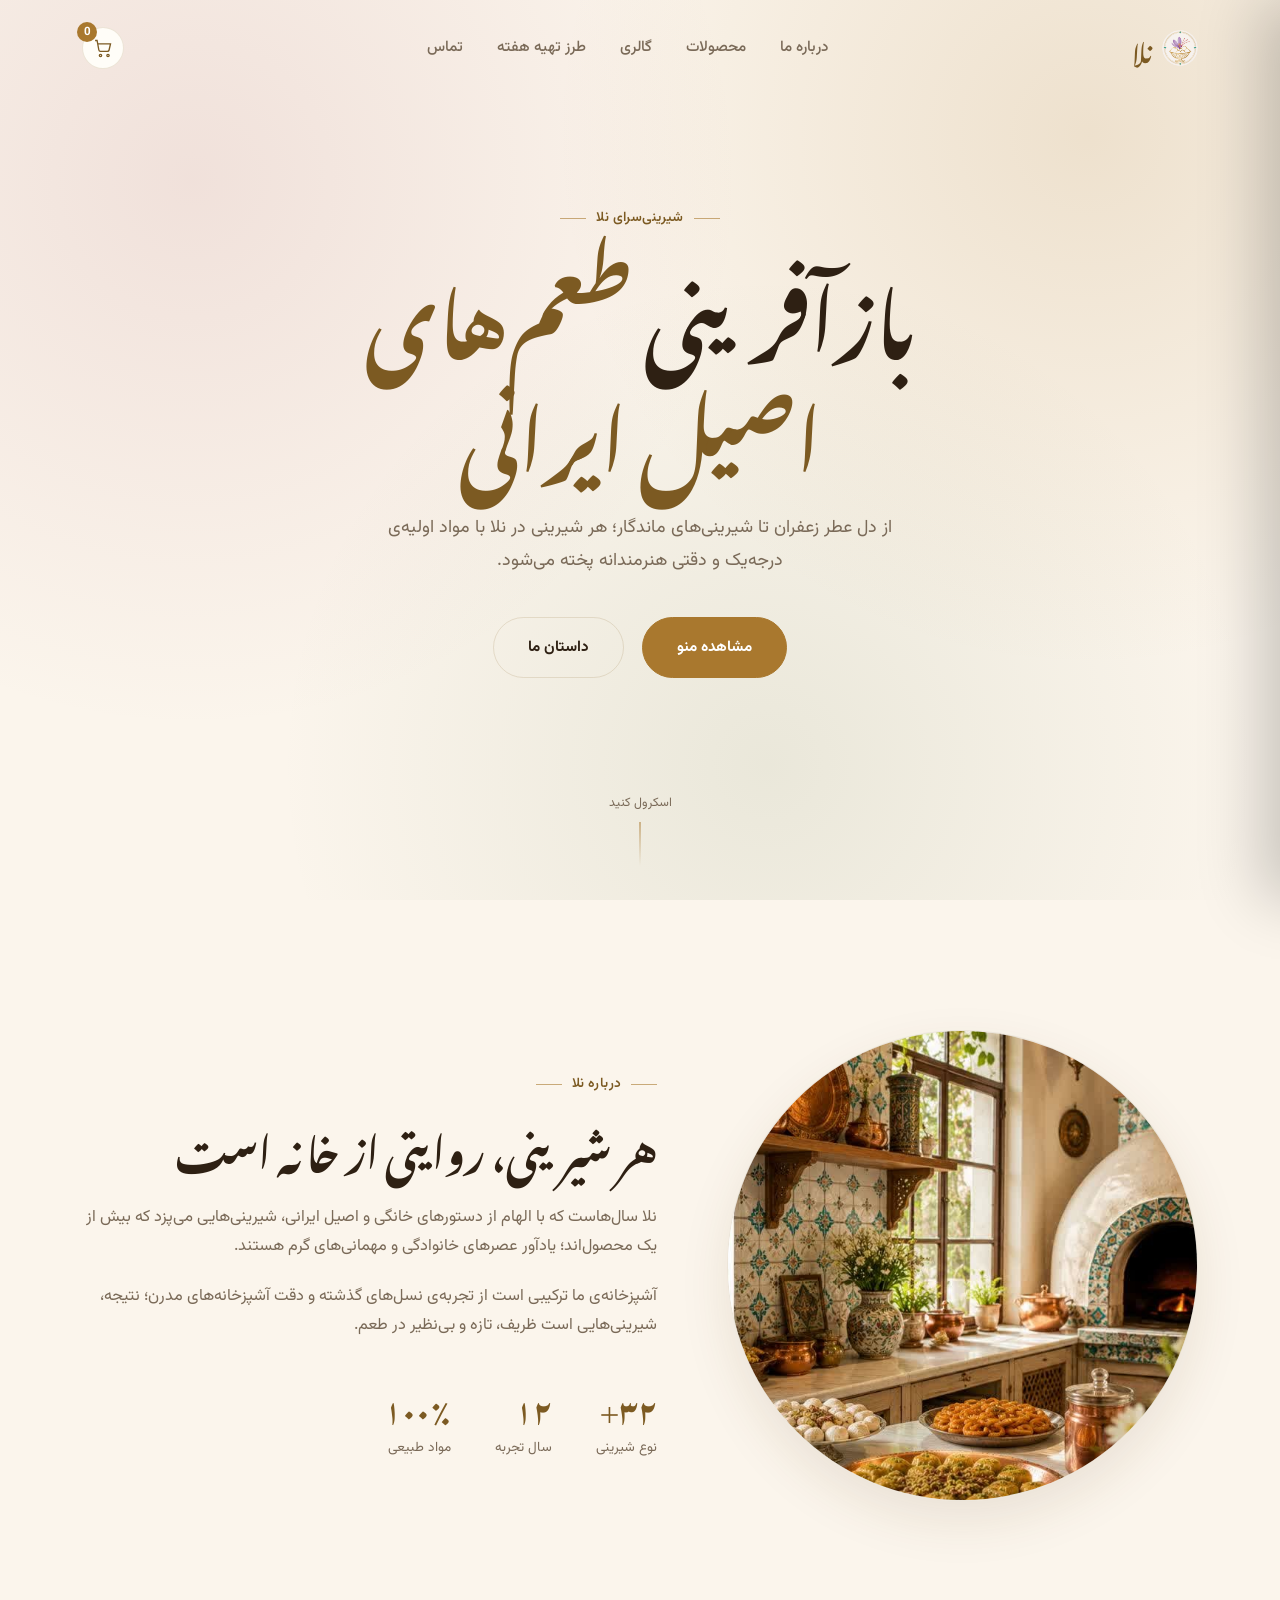
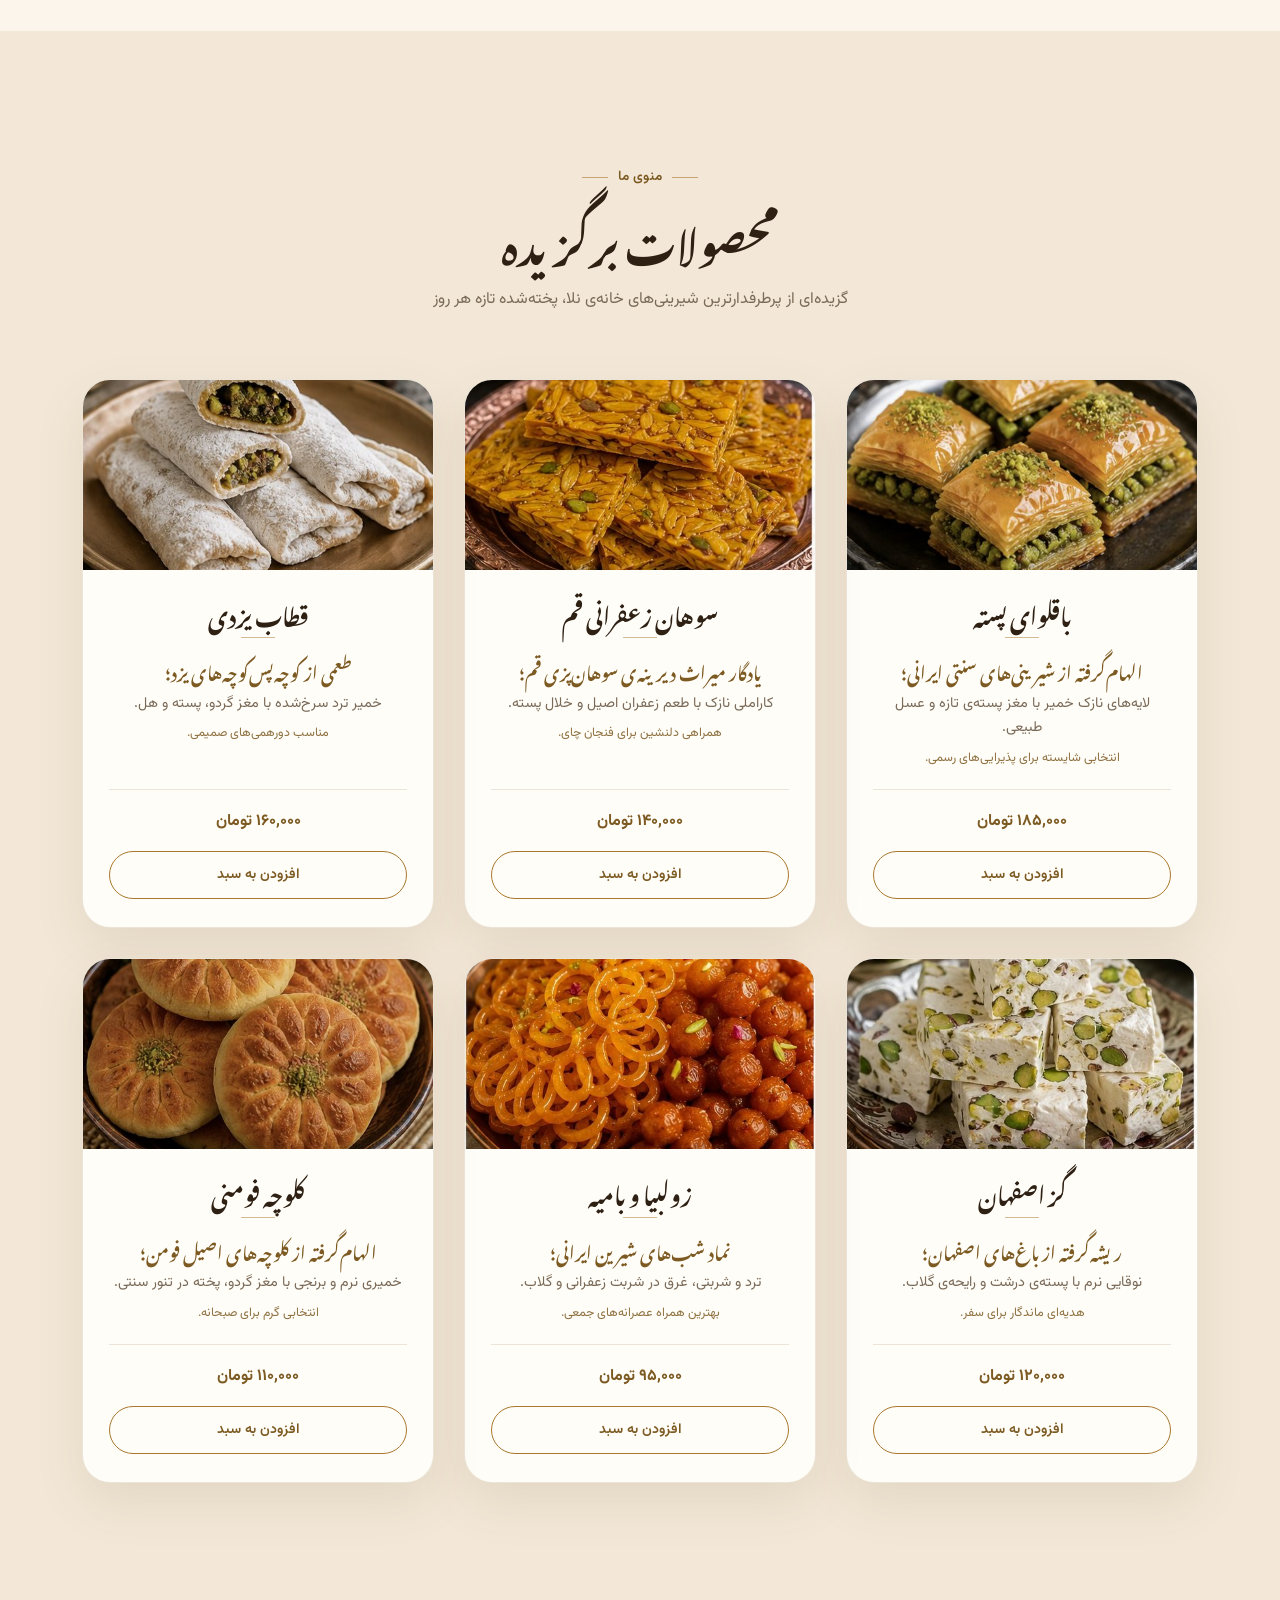
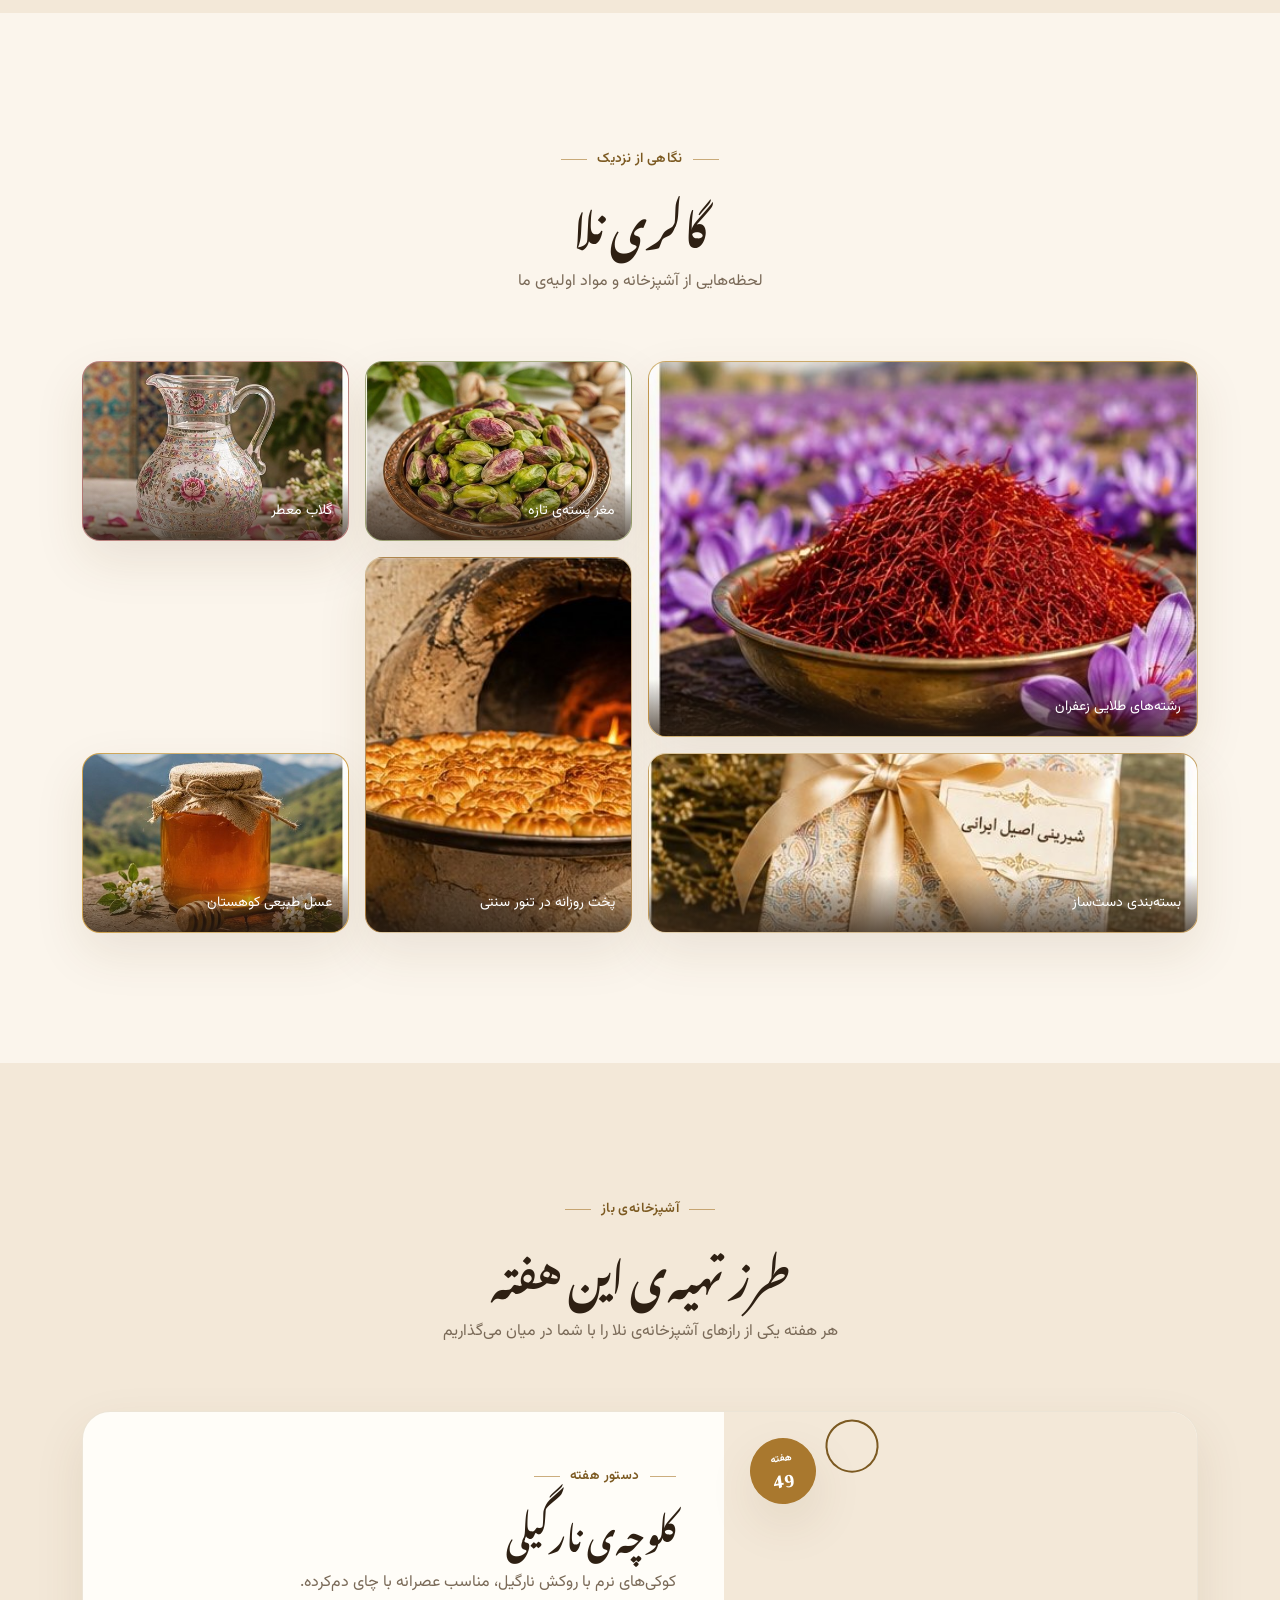
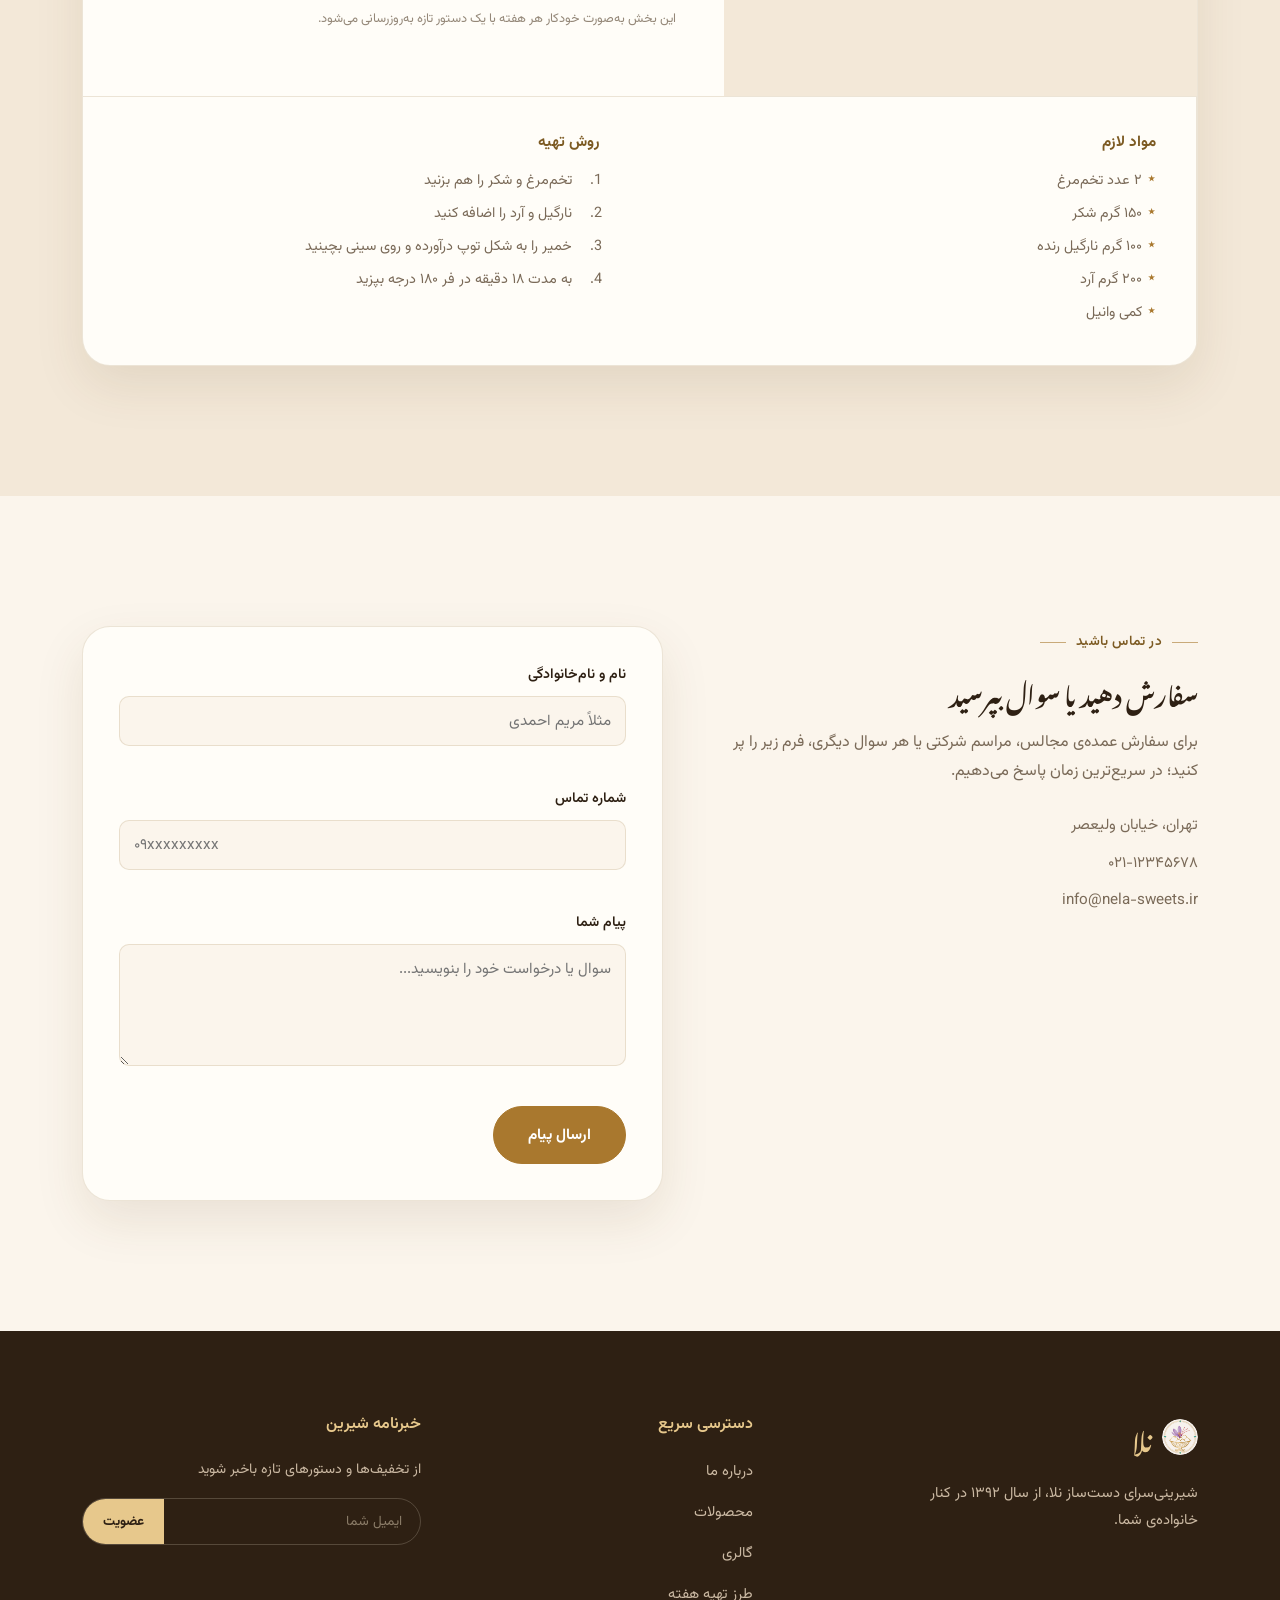
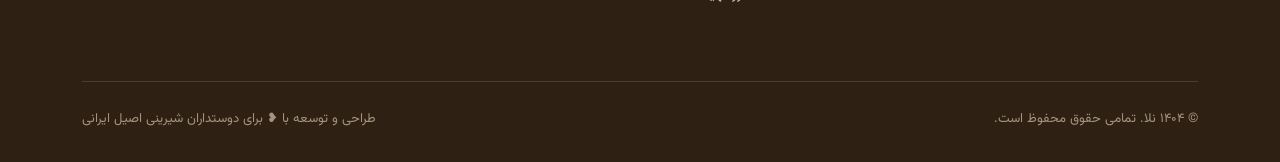
==== index.html @ 31d93d4c "Add files via upload" ====
<!DOCTYPE html>
<html lang="fa" dir="rtl">
<head>
<meta charset="UTF-8">
<meta name="viewport" content="width=device-width, initial-scale=1.0">
<title>نلا | شیرینی‌سرای دست‌ساز</title>

<!--
  توضیح کلی فایل index.html
  ---------------------------------
  این فایل فقط ساختار (Markup) صفحه را دارد.
  تمام ظاهر و رنگ‌بندی در فایل style.css است.
  تمام رفتار تعاملی (سبد خرید، فرم‌ها، منو) در فایل script.js است.
  هر سه فایل باید کنار هم در یک پوشه باشند تا سایت درست کار کند.
-->

<!-- فونت‌های گوگل: وزیرمتن برای متن معمولی، نستعلیق اردو برای عنوان‌ها -->
<link rel="preconnect" href="https://fonts.googleapis.com">
<link href="https://fonts.googleapis.com/css2?family=Vazirmatn:wght@300;400;500;600;700;800&family=Noto+Nastaliq+Urdu:wght@400;600;700&display=swap" rel="stylesheet">

<!-- فایل استایل اختصاصی سایت -->
<link rel="stylesheet" href="style.css">
</head>
<body>

<!-- ======================================================================
     ۱. هدر و ناوبری
     شامل: لوگو، لینک‌های منو، دکمه‌ی سبد خرید (با نشان تعداد کالا)، و دکمه‌ی
     همبرگری برای موبایل. کلاس «scrolled» توسط جاوااسکریپت هنگام اسکرول
     به این تگ اضافه می‌شود تا پس‌زمینه‌ی هدر تغییر کند.
     ====================================================================== -->
<header class="nav" id="siteNav">
  <div class="container nav-row">

    <div class="brand">
      <span class="brand-icon"><img src="img/logo.png" alt="لوگو نلا"></span>
      <span class="brand-name">نلا</span>
    </div>

    <nav class="nav-links" id="navLinks">
      <a href="#about">درباره ما</a>
      <a href="#products">محصولات</a>
      <a href="#gallery">گالری</a>
      <a href="#recipe">طرز تهیه هفته</a>
      <a href="#contact">تماس</a>
    </nav>

    <div class="nav-actions">
      <!-- دکمه‌ی باز کردن سبد خرید — عدد داخل نشان (badge) با جاوااسکریپت به‌روزرسانی می‌شود -->
      <button class="cart-btn" id="cartBtn" type="button" aria-label="مشاهده سبد خرید">
        <svg viewBox="0 0 24 24" fill="none" stroke="currentColor" stroke-width="1.6">
          <circle cx="9" cy="21" r="1.4"/>
          <circle cx="18" cy="21" r="1.4"/>
          <path d="M2.5 3h2.4l2.1 11.4a2 2 0 0 0 2 1.6h8.3a2 2 0 0 0 2-1.6L21 7H6"/>
        </svg>
        <span class="cart-count" id="cartCount">0</span>
      </button>

      <!-- دکمه‌ی همبرگری، فقط در سایز موبایل نمایش داده می‌شود (در style.css) -->
      <button class="burger" id="burgerBtn" type="button" aria-label="باز کردن منو">
        <span></span><span></span><span></span>
      </button>
    </div>

  </div>
</header>

<!-- ======================================================================
     ۲. بخش قهرمان (Hero)
     ====================================================================== -->
<section class="hero">
  <div class="container hero-inner">
    <p class="eyebrow">شیرینی‌سرای نلا</p>
    <h1 class="reveal">بازآفرینی <span>طعم‌های اصیل ایرانی</span></h1>
    <p class="lead reveal">از دل عطر زعفران تا شیرینی‌های ماندگار؛ هر شیرینی در نلا با مواد اولیه‌ی درجه‌یک و دقتی هنرمندانه پخته می‌شود.</p>
    <div class="hero-actions reveal">
      <a href="#products" class="btn">مشاهده منو</a>
      <a href="#about" class="btn btn-ghost">داستان ما</a>
    </div>
  </div>
  <div class="scroll-cue"><span>اسکرول کنید</span><div class="stick"></div></div>
</section>

<!-- ======================================================================
     ۳. درباره ما
     ====================================================================== -->
<section id="about">
  <div class="container about-grid">
    <div class="about-visual reveal"><img src="img/about-kitchen.jpg" alt="آشپزخانه‌ی سنتی نلا"></div>
    <div class="about-text reveal">
      <div class="eyebrow">درباره نلا</div>
      <h2>هر شیرینی، روایتی از خانه است</h2>
      <p>نلا سال‌هاست که با الهام از دستورهای خانگی و اصیل ایرانی، شیرینی‌هایی می‌پزد که بیش از یک محصول‌اند؛ یادآور عصرهای خانوادگی و مهمانی‌های گرم هستند.</p>
      <p>آشپزخانه‌ی ما ترکیبی است از تجربه‌ی نسل‌های گذشته و دقت آشپزخانه‌های مدرن؛ نتیجه، شیرینی‌هایی است ظریف، تازه و بی‌نظیر در طعم.</p>
      <div class="about-stats">
        <div><b>۳۲+</b><span>نوع شیرینی</span></div>
        <div><b>۱۲</b><span>سال تجربه</span></div>
        <div><b>۱۰۰٪</b><span>مواد طبیعی</span></div>
      </div>
    </div>
  </div>
</section>

<!-- ======================================================================
     ۴. محصولات — بخش اصلیِ سبد خرید
     هر کارت یک دکمه‌ی «افزودن به سبد» دارد که در data-id مشخصه‌ی محصول
     و در data-name و data-price اطلاعات لازم برای جاوااسکریپت نوشته شده.
     خودِ لیست کامل قیمت‌ها هم در script.js (آرایه‌ی PRODUCTS) نگه‌داری
     می‌شود تا محاسبه‌ی مبلغ همیشه از یک منبع مطمئن باشد.
     ====================================================================== -->
<section id="products" class="alt">
  <div class="container">
    <div class="section-head reveal">
      <div class="eyebrow">منوی ما</div>
      <h2>محصولات برگزیده</h2>
      <p>گزیده‌ای از پرطرفدارترین شیرینی‌های خانه‌ی نلا، پخته‌شده تازه هر روز</p>
    </div>

    <div class="products-grid">

      <!-- ---------- کارت محصول ۱: باقلوا ---------- -->
      <article class="product-card reveal">
        <div class="product-photo product-photo--baklava"><img src="img/baghlava.jpg" alt="باقلوای پسته"></div>
        <div class="product-body">
          <h3>باقلوای پسته</h3>
          <div class="name-divider"></div>
          <p>
            <span class="story-lead">الهام‌گرفته از شیرینی‌های سنتی ایرانی؛</span>
            <span class="story-mid">لایه‌های نازک خمیر با مغز پسته‌ی تازه و عسل طبیعی.</span>
            <span class="story-occ">انتخابی شایسته برای پذیرایی‌های رسمی.</span>
          </p>
          <div class="product-footer">
            <span class="price">۱۸۵,۰۰۰ تومان</span>
            <button type="button" class="btn-add"
                    data-id="baklava-pesteh" data-name="باقلوای پسته" data-price="185000">
              افزودن به سبد
            </button>
          </div>
        </div>
      </article>

      <!-- ---------- کارت محصول ۲: سوهان ---------- -->
      <article class="product-card reveal">
        <div class="product-photo product-photo--sohan"><img src="img/sohan.jpg" alt="سوهان زعفرانی قم"></div>
        <div class="product-body">
          <h3>سوهان زعفرانی قم</h3>
          <div class="name-divider"></div>
          <p>
            <span class="story-lead">یادگار میراث دیرینه‌ی سوهان‌پزی قم؛</span>
            <span class="story-mid">کاراملی نازک با طعم زعفران اصیل و خلال پسته.</span>
            <span class="story-occ">همراهی دلنشین برای فنجان چای.</span>
          </p>
          <div class="product-footer">
            <span class="price">۱۴۰,۰۰۰ تومان</span>
            <button type="button" class="btn-add"
                    data-id="sohan-ghom" data-name="سوهان زعفرانی قم" data-price="140000">
              افزودن به سبد
            </button>
          </div>
        </div>
      </article>

      <!-- ---------- کارت محصول ۳: قطاب ---------- -->
      <article class="product-card reveal">
        <div class="product-photo product-photo--ghotab"><img src="img/ghotab.jpg" alt="قطاب یزدی"></div>
        <div class="product-body">
          <h3>قطاب یزدی</h3>
          <div class="name-divider"></div>
          <p>
            <span class="story-lead">طعمی از کوچه‌پس‌کوچه‌های یزد؛</span>
            <span class="story-mid">خمیر ترد سرخ‌شده با مغز گردو، پسته و هل.</span>
            <span class="story-occ">مناسب دورهمی‌های صمیمی.</span>
          </p>
          <div class="product-footer">
            <span class="price">۱۶۰,۰۰۰ تومان</span>
            <button type="button" class="btn-add"
                    data-id="ghotab-yazdi" data-name="قطاب یزدی" data-price="160000">
              افزودن به سبد
            </button>
          </div>
        </div>
      </article>

      <!-- ---------- کارت محصول ۴: گز ---------- -->
      <article class="product-card reveal">
        <div class="product-photo product-photo--gaz"><img src="img/gaz.jpg" alt="گز اصفهان"></div>
        <div class="product-body">
          <h3>گز اصفهان</h3>
          <div class="name-divider"></div>
          <p>
            <span class="story-lead">ریشه‌گرفته از باغ‌های اصفهان؛</span>
            <span class="story-mid">نوقایی نرم با پسته‌ی درشت و رایحه‌ی گلاب.</span>
            <span class="story-occ">هدیه‌ای ماندگار برای سفر.</span>
          </p>
          <div class="product-footer">
            <span class="price">۱۲۰,۰۰۰ تومان</span>
            <button type="button" class="btn-add"
                    data-id="gaz-esfahan" data-name="گز اصفهان" data-price="120000">
              افزودن به سبد
            </button>
          </div>
        </div>
      </article>

      <!-- ---------- کارت محصول ۵: زولبیا و بامیه ---------- -->
      <article class="product-card reveal">
        <div class="product-photo product-photo--zoolbia"><img src="img/zoolbia.jpg" alt="زولبیا و بامیه"></div>
        <div class="product-body">
          <h3>زولبیا و بامیه</h3>
          <div class="name-divider"></div>
          <p>
            <span class="story-lead">نماد شب‌های شیرین ایرانی؛</span>
            <span class="story-mid">ترد و شربتی، غرق در شربت زعفرانی و گلاب.</span>
            <span class="story-occ">بهترین همراه عصرانه‌های جمعی.</span>
          </p>
          <div class="product-footer">
            <span class="price">۹۵,۰۰۰ تومان</span>
            <button type="button" class="btn-add"
                    data-id="zoolbia-bamie" data-name="زولبیا و بامیه" data-price="95000">
              افزودن به سبد
            </button>
          </div>
        </div>
      </article>

      <!-- ---------- کارت محصول ۶: کلوچه ---------- -->
      <article class="product-card reveal">
        <div class="product-photo product-photo--koloocheh"><img src="img/koloocheh.jpg" alt="کلوچه فومنی"></div>
        <div class="product-body">
          <h3>کلوچه فومنی</h3>
          <div class="name-divider"></div>
          <p>
            <span class="story-lead">الهام‌گرفته از کلوچه‌های اصیل فومن؛</span>
            <span class="story-mid">خمیری نرم و برنجی با مغز گردو، پخته در تنور سنتی.</span>
            <span class="story-occ">انتخابی گرم برای صبحانه.</span>
          </p>
          <div class="product-footer">
            <span class="price">۱۱۰,۰۰۰ تومان</span>
            <button type="button" class="btn-add"
                    data-id="koloocheh-fouman" data-name="کلوچه فومنی" data-price="110000">
              افزودن به سبد
            </button>
          </div>
        </div>
      </article>

    </div>
  </div>
</section>

<!-- ======================================================================
     ۵. گالری — فقط نمایشی است، نیاز به تعامل ندارد
     ====================================================================== -->
<section id="gallery">
  <div class="container">
    <div class="section-head reveal">
      <div class="eyebrow">نگاهی از نزدیک</div>
      <h2>گالری نلا</h2>
      <p>لحظه‌هایی از آشپزخانه و مواد اولیه‌ی ما</p>
    </div>
    <div class="gallery-grid">
      <div class="gallery-item wide tall reveal gallery-item--saffron"><img class="gallery-photo" src="img/g-saffron.jpg" alt="رشته‌های طلایی زعفران"><div class="caption">رشته‌های طلایی زعفران</div></div>
      <div class="gallery-item reveal gallery-item--pistachio"><img class="gallery-photo" src="img/g-pistachio.jpg" alt="مغز پسته‌ی تازه"><div class="caption">مغز پسته‌ی تازه</div></div>
      <div class="gallery-item reveal gallery-item--rose"><img class="gallery-photo" src="img/g-rosewater.jpg" alt="گلاب معطر"><div class="caption">گلاب معطر</div></div>
      <div class="gallery-item tall reveal gallery-item--oven"><img class="gallery-photo" src="img/g-oven.jpg" alt="پخت روزانه در تنور سنتی"><div class="caption">پخت روزانه در تنور سنتی</div></div>
      <div class="gallery-item wide reveal gallery-item--gift"><img class="gallery-photo" src="img/g-giftwrap.jpg" alt="بسته‌بندی دست‌ساز"><div class="caption">بسته‌بندی دست‌ساز</div></div>
      <div class="gallery-item reveal gallery-item--honey"><img class="gallery-photo" src="img/g-honey.jpg" alt="عسل طبیعی کوهستان"><div class="caption">عسل طبیعی کوهستان</div></div>
    </div>
  </div>
</section>

<!-- ======================================================================
     ۶. طرز تهیه‌ی هفته — محتوایش با جاوااسکریپت و بر اساس شماره‌ی هفته‌ی
     سال، به‌صورت خودکار عوض می‌شود (چهار دستور در چرخش).
     ====================================================================== -->
<section id="recipe" class="alt">
  <div class="container">
    <div class="section-head reveal">
      <div class="eyebrow">آشپزخانه‌ی باز</div>
      <h2>طرز تهیه‌ی این هفته</h2>
      <p>هر هفته یکی از رازهای آشپزخانه‌ی نلا را با شما در میان می‌گذاریم</p>
    </div>

    <div class="recipe-card reveal">
      <div class="recipe-top">
        <div class="recipe-visual">
          <div class="recipe-seal"><span>هفته</span><b id="weekNumber">--</b></div>
          <svg id="recipeIcon" viewBox="0 0 200 200"></svg>
        </div>
        <div class="recipe-body">
          <div class="eyebrow">دستور هفته</div>
          <h2 id="recipeTitle">در حال بارگذاری...</h2>
          <p id="recipeDesc"></p>
          <p class="recipe-note">این بخش به‌صورت خودکار هر هفته با یک دستور تازه به‌روزرسانی می‌شود.</p>
        </div>
      </div>
      <div class="recipe-strip">
        <div class="recipe-strip-item">
          <h4>مواد لازم</h4>
          <ul id="recipeIngredients"></ul>
        </div>
        <div class="recipe-strip-item">
          <h4>روش تهیه</h4>
          <ol id="recipeSteps"></ol>
        </div>
      </div>
    </div>
  </div>
</section>

<!-- ======================================================================
     ۷. تماس با ما — فرم واقعی با اعتبارسنجی سمت کاربر
     ====================================================================== -->
<section id="contact">
  <div class="container contact-grid">
    <div class="reveal">
      <div class="eyebrow">در تماس باشید</div>
      <h2>سفارش دهید یا سوال بپرسید</h2>
      <p class="contact-lead">برای سفارش عمده‌ی مجالس، مراسم شرکتی یا هر سوال دیگری، فرم زیر را پر کنید؛ در سریع‌ترین زمان پاسخ می‌دهیم.</p>
      <ul class="contact-info">
        <li>تهران، خیابان ولیعصر</li>
        <li>۰۲۱-۱۲۳۴۵۶۷۸</li>
        <li>info@nela-sweets.ir</li>
      </ul>
    </div>

    <form class="contact-form reveal" id="contactForm" novalidate>
      <div class="form-row">
        <label for="cName">نام و نام‌خانوادگی</label>
        <input type="text" id="cName" name="cName" placeholder="مثلاً مریم احمدی" required>
        <span class="form-error" id="cNameError"></span>
      </div>
      <div class="form-row">
        <label for="cPhone">شماره تماس</label>
        <input type="tel" id="cPhone" name="cPhone" placeholder="۰۹xxxxxxxxx" required>
        <span class="form-error" id="cPhoneError"></span>
      </div>
      <div class="form-row">
        <label for="cMessage">پیام شما</label>
        <textarea id="cMessage" name="cMessage" rows="4" placeholder="سوال یا درخواست خود را بنویسید..." required></textarea>
        <span class="form-error" id="cMessageError"></span>
      </div>
      <button type="submit" class="btn">ارسال پیام</button>
      <p class="form-success" id="contactSuccess" hidden>پیام شما با موفقیت ارسال شد؛ به‌زودی با شما تماس می‌گیریم.</p>
    </form>
  </div>
</section>

<!-- ======================================================================
     ۸. فوتر — شامل فرم خبرنامه‌ی کوچک
     ====================================================================== -->
<footer>
  <div class="container">
    <div class="footer-grid">
      <div class="footer-brand">
        <div class="brand">
          <span class="brand-icon"><img src="img/logo.png" alt="لوگو نلا"></span>
          <span class="brand-name">نلا</span>
        </div>
        <p>شیرینی‌سرای دست‌ساز نلا، از سال ۱۳۹۲ در کنار خانواده‌ی شما.</p>
      </div>

      <div class="footer-col">
        <h4>دسترسی سریع</h4>
        <ul>
          <li><a href="#about">درباره ما</a></li>
          <li><a href="#products">محصولات</a></li>
          <li><a href="#gallery">گالری</a></li>
          <li><a href="#recipe">طرز تهیه هفته</a></li>
        </ul>
      </div>

      <div class="footer-col">
        <h4>خبرنامه شیرین</h4>
        <p class="footer-note">از تخفیف‌ها و دستورهای تازه باخبر شوید</p>
        <form class="newsletter-form" id="newsletterForm" novalidate>
          <input type="email" id="newsletterEmail" placeholder="ایمیل شما" required>
          <button type="submit">عضویت</button>
        </form>
        <span class="form-error" id="newsletterError"></span>
        <p class="form-success" id="newsletterSuccess" hidden>عضویت شما ثبت شد!</p>
      </div>
    </div>

    <div class="footer-bottom">
      <span>© ۱۴۰۴ نلا. تمامی حقوق محفوظ است.</span>
      <span>طراحی و توسعه با ❥ برای دوستداران شیرینی اصیل ایرانی</span>
    </div>
  </div>
</footer>

<!-- ======================================================================
     ۹. پنل سبد خرید (Cart Drawer)
     یک پنل کشویی که به‌طور پیش‌فرض پنهان است (کلاس open آن را نمایان می‌کند).
     محتوای لیست کالاها به‌طور کامل با جاوااسکریپت ساخته می‌شود.
     ====================================================================== -->
<div class="overlay" id="overlay"></div>

<aside class="cart-drawer" id="cartDrawer" aria-label="سبد خرید">
  <div class="cart-drawer-head">
    <h3>سبد خرید</h3>
    <button type="button" class="icon-btn" id="closeCartBtn" aria-label="بستن سبد خرید">✕</button>
  </div>

  <div class="cart-items" id="cartItems">
    <!-- ردیف‌های سبد خرید اینجا با جاوااسکریپت اضافه می‌شوند -->
    <p class="cart-empty" id="cartEmptyMsg">سبد خرید شما خالی است.</p>
  </div>

  <div class="cart-drawer-foot">
    <div class="cart-total-row">
      <span>جمع کل</span>
      <span id="cartTotal">۰ تومان</span>
    </div>
    <button type="button" class="btn btn-block" id="goToCheckoutBtn" disabled>ادامه و تسویه‌حساب</button>
  </div>
</aside>

<!-- ======================================================================
     ۱۰. پنجره‌ی تسویه‌حساب (Checkout Modal)
     ====================================================================== -->
<div class="modal" id="checkoutModal" aria-hidden="true">
  <div class="modal-box">

    <button type="button" class="icon-btn modal-close" id="closeCheckoutBtn" aria-label="بستن">✕</button>

    <!-- مرحله‌ی ۱: فرم اطلاعات سفارش -->
    <div id="checkoutFormView">
      <h3>تکمیل سفارش</h3>

      <div class="checkout-summary" id="checkoutSummary">
        <!-- خلاصه‌ی سفارش با جاوااسکریپت پر می‌شود -->
      </div>

      <form id="checkoutForm" novalidate>
        <div class="form-row">
          <label for="oName">نام و نام‌خانوادگی</label>
          <input type="text" id="oName" required>
          <span class="form-error" id="oNameError"></span>
        </div>
        <div class="form-row">
          <label for="oPhone">شماره تماس</label>
          <input type="tel" id="oPhone" placeholder="۰۹xxxxxxxxx" required>
          <span class="form-error" id="oPhoneError"></span>
        </div>
        <div class="form-row">
          <label for="oAddress">آدرس کامل</label>
          <textarea id="oAddress" rows="3" required></textarea>
          <span class="form-error" id="oAddressError"></span>
        </div>

        <div class="form-row">
          <span class="form-label-static">نحوه‌ی پرداخت</span>
          <div class="radio-group">
            <label><input type="radio" name="payMethod" value="cod" checked> پرداخت در محل</label>
            <label><input type="radio" name="payMethod" value="card"> کارت به کارت</label>
          </div>
        </div>

        <button type="submit" class="btn btn-block">ثبت نهایی سفارش</button>
      </form>
    </div>

    <!-- مرحله‌ی ۲: پیام موفقیت سفارش (پیش‌فرض پنهان است) -->
    <div id="checkoutSuccessView" hidden>
      <div class="success-icon">✓</div>
      <h3>سفارش شما ثبت شد!</h3>
      <p>شماره‌ی پیگیری سفارش شما: <b id="orderNumber">--</b></p>
      <p class="recipe-note">همکاران ما به‌زودی برای هماهنگی ارسال با شما تماس می‌گیرند.</p>
      <button type="button" class="btn btn-block" id="closeSuccessBtn">باشه، متوجه شدم</button>
    </div>

  </div>
</div>

<!-- ======================================================================
     ۱۱. نوتیفیکیشن کوچک شناور (Toast) — برای پیام «به سبد اضافه شد»
     ====================================================================== -->
<div class="toast" id="toast"></div>

<!-- فایل جاوااسکریپت — حتماً باید بعد از تمام محتوای صفحه لود شود -->
<script src="script.js"></script>
</body>
</html>
---- style.css ----
/* ============================================================
   style.css — استایل کامل سایت نلا
   ------------------------------------------------------------
   این فایل با CSS خالص و دستی نوشته شده (بدون Bootstrap/Tailwind
   یا هر فریم‌ورک دیگر). ساختار فایل به این ترتیب است:

   ۱.  متغیرهای طراحی (رنگ‌ها، فونت‌ها)
   ۲.  ریست پایه و عناصر عمومی (دکمه‌ها، کانتینر)
   ۳.  هدر و ناوبری
   ۴.  بخش قهرمان (Hero)
   ۵.  بخش درباره‌ی ما
   ۶.  بخش محصولات
   ۷.  بخش گالری
   ۸.  بخش طرز تهیه‌ی هفته
   ۹.  بخش تماس با ما و فرم‌ها
   ۱۰. فوتر
   ۱۱. سبد خرید (Drawer)
   ۱۲. پنجره‌ی تسویه‌حساب (Modal)
   ۱۳. نوتیفیکیشن Toast
   ۱۴. انیمیشن‌های ورود هنگام اسکرول
   ۱۵. واکنش‌گرایی (Responsive / Media Queries)
   ============================================================ */


/* ============================================================
   ۱. متغیرهای طراحی
   همه‌ی رنگ‌ها، فونت‌ها و مقادیر تکرارشونده اینجا تعریف می‌شوند
   تا تغییر کلی ظاهر سایت فقط با ویرایش همین بخش ممکن باشد.
   ============================================================ */
:root{
  /* پالت رنگ: عاجی گرم + طلایی زعفرانی + سبز پسته + صورتی گلاب */
  --bg:            #FBF5EC;
  --bg-soft:       #F3E8D8;
  --surface:       #FFFDF8;
  --surface-line:  rgba(139,100,40,0.16);
  --ink:           #2E2013;
  --ink-dim:       #7a6a58;
  --gold:          #A9782E;
  --gold-deep:     #7C5A22;
  --gold-soft:     #E7C88C;
  --pistachio:     #6F8557;
  --rose:          #B06771;
  --danger:        #B23B3B;

  --shadow:        0 20px 50px rgba(90,60,20,0.10);
  --shadow-lg:     0 30px 70px rgba(90,60,20,0.16);

  --font-display: 'Noto Nastaliq Urdu', serif;
  --font-body:    'Vazirmatn', sans-serif;

  --container: 1180px;
  --radius-lg: 28px;
  --radius-md: 18px;
  --radius-sm: 10px;
  --ease: cubic-bezier(.22,.61,.36,1);
}


/* ============================================================
   ۲. ریست پایه و عناصر عمومی
   ============================================================ */
*{ margin:0; padding:0; box-sizing:border-box; }
html{ scroll-behavior:smooth; }
body{
  background:var(--bg);
  color:var(--ink);
  font-family:var(--font-body);
  line-height:1.8;
  overflow-x:hidden;
}
img, svg{ display:block; max-width:100%; }
a{ color:inherit; text-decoration:none; }
ul{ list-style:none; }
button{ font-family:inherit; cursor:pointer; }
h1, h2, h3{ font-family:var(--font-display); font-weight:700; color:var(--ink); line-height:1.5; }

.container{ max-width:var(--container); margin:0 auto; padding:0 32px; }

.eyebrow{
  display:inline-flex; align-items:center; gap:10px;
  font-size:.85rem; color:var(--gold-deep); font-weight:600; letter-spacing:.4px;
  margin-bottom:18px;
}
.eyebrow::before, .eyebrow::after{ content:''; width:26px; height:1px; background:var(--gold); opacity:.6; }

/* دکمه‌ی اصلی (پرشده با رنگ طلایی) */
.btn{
  display:inline-flex; align-items:center; justify-content:center; gap:10px;
  padding:16px 34px; border-radius:100px;
  background:var(--gold); color:#fff; font-weight:700; font-size:.95rem;
  border:1px solid var(--gold); cursor:pointer;
  transition:transform .3s var(--ease), background .3s var(--ease), box-shadow .3s var(--ease);
}
.btn:hover{ transform:translateY(-3px); background:var(--gold-deep); box-shadow:var(--shadow); }
.btn:disabled{ opacity:.5; cursor:not-allowed; transform:none; }
.btn-ghost{ background:transparent; color:var(--ink); border:1px solid var(--surface-line); }
.btn-ghost:hover{ background:rgba(169,120,46,.08); border-color:var(--gold); color:var(--gold-deep); }
.btn-block{ width:100%; }

.icon-btn{
  width:36px; height:36px; border-radius:50%; border:none; background:transparent;
  font-size:1rem; color:var(--ink-dim); display:flex; align-items:center; justify-content:center;
  transition:background .25s;
}
.icon-btn:hover{ background:var(--bg-soft); color:var(--ink); }

section{ padding:130px 0; position:relative; }
section.alt{ background:var(--bg-soft); }

.section-head{ text-align:center; max-width:600px; margin:0 auto 64px; }
.section-head h2{ font-size:2.6rem; margin-bottom:16px; }
.section-head p{ color:var(--ink-dim); }


/* ============================================================
   ۳. هدر و ناوبری
   ============================================================ */
header.nav{
  position:fixed; inset:0 0 auto 0; z-index:100;
  padding:22px 0;
  transition:padding .4s var(--ease), background .4s var(--ease), box-shadow .4s var(--ease), border-color .4s var(--ease);
  border-bottom:1px solid transparent;
}
/* این کلاس با جاوااسکریپت هنگام اسکرول اضافه می‌شود */
header.nav.scrolled{
  padding:12px 0;
  background:rgba(251,245,236,0.9);
  backdrop-filter:blur(14px) saturate(140%);
  -webkit-backdrop-filter:blur(14px) saturate(140%);
  border-bottom:1px solid var(--surface-line);
  box-shadow:0 10px 30px rgba(90,60,20,.08);
}
.nav-row{ display:flex; align-items:center; justify-content:space-between; gap:16px; }

.brand{ display:flex; align-items:center; gap:9px; }
.brand-icon{ width:36px; height:36px; color:var(--gold-deep); overflow:hidden; border-radius:50%; display:block; }
.brand-icon img{ width:100%; height:100%; object-fit:cover; border-radius:50%; }
.brand-name{ font-family:var(--font-display); font-size:1.8rem; color:var(--gold-deep); white-space:nowrap; }

.nav-links{ display:flex; gap:34px; }
.nav-links a{ position:relative; font-size:.95rem; color:var(--ink-dim); font-weight:500; transition:color .3s; }
.nav-links a::after{ content:''; position:absolute; right:0; bottom:-6px; width:0; height:1px; background:var(--gold); transition:width .35s var(--ease); }
.nav-links a:hover{ color:var(--ink); }
.nav-links a:hover::after{ width:100%; }

.nav-actions{ display:flex; align-items:center; gap:14px; }

/* دکمه‌ی سبد خرید و نشان تعداد کالا */
.cart-btn{
  position:relative; width:42px; height:42px; border-radius:50%;
  background:var(--surface); border:1px solid var(--surface-line); color:var(--gold-deep);
  display:flex; align-items:center; justify-content:center;
  transition:transform .25s, box-shadow .25s;
}
.cart-btn svg{ width:20px; height:20px; }
.cart-btn:hover{ transform:translateY(-2px); box-shadow:var(--shadow); }
.cart-count{
  position:absolute; top:-6px; left:-6px; min-width:20px; height:20px; padding:0 4px;
  background:var(--gold); color:#fff; border-radius:50%;
  font-size:.72rem; font-weight:700; display:flex; align-items:center; justify-content:center;
}

/* دکمه‌ی همبرگری موبایل — پیش‌فرض پنهان، در مدیا-کوئری نمایان می‌شود */
.burger{ display:none; width:26px; height:20px; position:relative; background:none; border:none; padding:0; }
.burger span{ position:absolute; right:0; width:100%; height:1.6px; background:var(--ink); transition:all .3s; }
.burger span:nth-child(1){ top:0; }
.burger span:nth-child(2){ top:9px; }
.burger span:nth-child(3){ top:18px; }
/* حالت باز‌شده‌ی همبرگری، تبدیل به ضربدر (کلاس open با جاوااسکریپت اضافه می‌شود) */
.burger.open span:nth-child(1){ top:9px; transform:rotate(45deg); }
.burger.open span:nth-child(2){ opacity:0; }
.burger.open span:nth-child(3){ top:9px; transform:rotate(-45deg); }


/* ============================================================
   ۴. بخش قهرمان (Hero)
   ============================================================ */
.hero{
  position:relative; min-height:100vh; display:flex; align-items:center;
  padding-top:110px; overflow:hidden;
  background:
    radial-gradient(circle at 15% 20%, rgba(176,103,113,.14), transparent 42%),
    radial-gradient(circle at 85% 15%, rgba(169,120,46,.16), transparent 40%),
    radial-gradient(circle at 60% 85%, rgba(111,133,87,.12), transparent 45%);
}
.hero-inner{ max-width:760px; margin:0 auto; text-align:center; }
.hero h1{ font-size:clamp(2.6rem, 6.4vw, 5rem); margin-bottom:24px; }
.hero h1 span{ color:var(--gold-deep); }
.hero p.lead{ font-size:1.12rem; color:var(--ink-dim); max-width:520px; margin:0 auto 40px; }
.hero-actions{ display:flex; gap:18px; justify-content:center; flex-wrap:wrap; }

.scroll-cue{
  position:absolute; bottom:34px; left:50%; transform:translateX(-50%);
  display:flex; flex-direction:column; align-items:center; gap:8px;
  color:var(--ink-dim); font-size:.78rem;
}
.scroll-cue .stick{ width:1px; height:44px; background:linear-gradient(var(--gold), transparent); position:relative; overflow:hidden; }
.scroll-cue .stick::after{
  content:''; position:absolute; top:-44px; right:0; width:100%; height:100%;
  background:var(--gold-deep); animation:cue 2.2s ease-in-out infinite;
}
@keyframes cue{ 0%{ top:-44px; } 60%,100%{ top:44px; } }


/* ============================================================
   ۵. بخش درباره‌ی ما
   ============================================================ */
.about-grid{ display:grid; grid-template-columns:.9fr 1.1fr; gap:70px; align-items:center; }
.about-visual{
  position:relative; aspect-ratio:1/1; border-radius:50%;
  background:radial-gradient(circle at 35% 30%, #fff, var(--surface));
  border:1px solid var(--surface-line);
  display:flex; align-items:center; justify-content:center;
  box-shadow:var(--shadow); color:var(--gold-deep);
  overflow:hidden;
}
.about-visual svg{ width:56%; }
.about-visual img{ width:100%; height:100%; object-fit:cover; }
.about-text h2{ font-size:2.6rem; margin-bottom:26px; }
.about-text p{ color:var(--ink-dim); margin-bottom:20px; font-size:1.02rem; }
.about-stats{ display:flex; gap:44px; margin-top:36px; flex-wrap:wrap; row-gap:20px; }
.about-stats div b{ display:block; font-family:var(--font-display); font-size:2rem; color:var(--gold-deep); }
.about-stats div span{ font-size:.85rem; color:var(--ink-dim); }


/* ============================================================
   ۶. بخش محصولات
   ============================================================ */
.products-grid{ display:grid; grid-template-columns:repeat(3,1fr); gap:30px; }

.product-card{
  background:var(--surface); border:1px solid var(--surface-line); border-radius:var(--radius-lg);
  overflow:hidden; text-align:center; box-shadow:var(--shadow);
  display:flex; flex-direction:column;
  transition:transform .4s var(--ease), box-shadow .4s var(--ease);
}
.product-card:hover{ transform:translateY(-8px); box-shadow:var(--shadow-lg); }

.product-photo{
  height:190px; overflow:hidden;
  background:var(--bg-soft);
}
.product-photo svg{ width:70%; }
.product-photo img{ width:100%; height:100%; object-fit:cover; transition:transform .5s var(--ease); }
.product-card:hover .product-photo img{ transform:scale(1.06); }

.product-body{ padding:26px 26px 28px; display:flex; flex-direction:column; flex:1; }
.product-card h3{ font-size:1.4rem; margin-bottom:8px; }
.name-divider{ width:34px; height:1px; background:var(--gold); opacity:.5; margin:0 auto 16px; }

.product-card p{ margin-bottom:20px; }
.product-card .story-lead{ display:block; font-family:var(--font-display); color:var(--gold-deep); font-size:1.1rem; font-weight:600; margin-bottom:6px; }
.product-card .story-mid{ display:block; color:var(--ink-dim); font-size:.9rem; line-height:1.7; margin-bottom:6px; }
.product-card .story-occ{ display:block; color:var(--gold-deep); font-size:.78rem; opacity:.85; }

.product-footer{
  margin-top:auto; display:flex; flex-direction:column; gap:14px;
  border-top:1px solid var(--surface-line); padding-top:18px;
}
.price{ font-size:1rem; color:var(--gold-deep); font-weight:700; }

/* دکمه‌ی افزودن به سبد */
.btn-add{
  padding:12px 20px; border-radius:100px; border:1px solid var(--gold);
  background:transparent; color:var(--gold-deep); font-weight:600; font-size:.88rem;
  transition:background .3s, color .3s;
}
.btn-add:hover{ background:var(--gold); color:#fff; }
/* حالت موقتِ «افزوده شد» — کلاس added با جاوااسکریپت برای چند لحظه اضافه می‌شود */
.btn-add.added{ background:var(--pistachio); border-color:var(--pistachio); color:#fff; }


/* ============================================================
   ۷. بخش گالری
   صرفاً نمایشی است؛ رنگ هر کاشی با گرادینت CSS ساخته شده تا
   نیازی به فایل تصویر خارجی نباشد.
   ============================================================ */
.gallery-grid{ display:grid; grid-template-columns:repeat(4,1fr); grid-auto-rows:180px; gap:16px; }
.gallery-item{
  position:relative; border-radius:var(--radius-md); overflow:hidden;
  border:1px solid var(--surface-line); box-shadow:var(--shadow);
}
.gallery-item.tall{ grid-row:span 2; }
.gallery-item.wide{ grid-column:span 2; }
.gallery-item .gallery-photo{
  position:absolute; inset:0; width:100%; height:100%; object-fit:cover;
  transition:transform .6s var(--ease);
}
.gallery-item:hover .gallery-photo{ transform:scale(1.08); }
.gallery-item .caption{
  position:absolute; inset:auto 0 0 0; padding:16px;
  background:linear-gradient(to top, rgba(46,32,19,.75), transparent);
  color:#fff; font-size:.88rem;
}
.gallery-item--saffron{ background:radial-gradient(circle at 30% 30%,#EBD9A8,#c99a4a); }
.gallery-item--pistachio{ background:radial-gradient(circle at 60% 40%,#DCE3CB,#8fa070); }
.gallery-item--rose{ background:radial-gradient(circle at 40% 60%,#F1D9DA,#B06771); }
.gallery-item--oven{ background:linear-gradient(160deg,#EAD8B8,#a97a3c); }
.gallery-item--gift{ background:linear-gradient(120deg,#F3E4C8,#c9a15f); }
.gallery-item--honey{ background:radial-gradient(circle at 50% 50%,#F0E2BE,#D8A94E); }


/* ============================================================
   ۸. بخش طرز تهیه‌ی هفته
   ============================================================ */
.recipe-card{
  background:var(--surface); border:1px solid var(--surface-line); border-radius:var(--radius-lg);
  box-shadow:var(--shadow); overflow:hidden;
}
.recipe-top{ display:grid; grid-template-columns:.85fr 1.15fr; }
.recipe-visual{
  position:relative; background:var(--bg-soft); display:flex; align-items:center; justify-content:center;
  min-height:280px; color:var(--gold-deep);
}
.recipe-visual svg{ width:60%; }
.recipe-seal{
  position:absolute; top:26px; left:26px; width:66px; height:66px; border-radius:50%;
  background:var(--gold); color:#fff; display:flex; align-items:center; justify-content:center;
  flex-direction:column; font-size:.62rem; font-weight:700; text-align:center; line-height:1.3;
  box-shadow:var(--shadow); transform:rotate(-8deg);
}
.recipe-seal b{ font-family:var(--font-display); font-size:1.15rem; }
.recipe-body{ padding:48px; }
.recipe-body h2{ font-size:2rem; margin-bottom:14px; }
.recipe-body p{ color:var(--ink-dim); margin-bottom:10px; }
.recipe-note{ font-size:.8rem; color:var(--ink-dim); opacity:.8; }

.recipe-strip{ display:grid; grid-template-columns:1fr 1fr; border-top:1px solid var(--surface-line); }
.recipe-strip-item{ padding:32px 40px; border-right:1px solid var(--surface-line); }
.recipe-strip-item:last-child{ border-right:none; }
.recipe-strip-item h4{ font-size:.95rem; color:var(--gold-deep); margin-bottom:12px; }
.recipe-strip-item li{ color:var(--ink-dim); font-size:.9rem; margin-bottom:7px; padding-right:14px; position:relative; }
.recipe-strip-item ul li::before{ content:'٭'; position:absolute; right:0; color:var(--gold); }
.recipe-strip-item ol{ padding-right:14px; }


/* ============================================================
   ۹. بخش تماس با ما و فرم‌ها
   ============================================================ */
.contact-grid{ display:grid; grid-template-columns:.9fr 1.1fr; gap:60px; }
.contact-lead{ color:var(--ink-dim); margin:20px 0 26px; }
.contact-info li{ color:var(--ink-dim); margin-bottom:10px; font-size:.95rem; }

.contact-form{
  background:var(--surface); border:1px solid var(--surface-line); border-radius:var(--radius-lg);
  padding:36px; box-shadow:var(--shadow);
}

/* استایل مشترک تمام فرم‌های سایت (تماس + تسویه‌حساب) */
.form-row{ margin-bottom:20px; display:flex; flex-direction:column; gap:8px; }
.form-row label,
.form-label-static{ font-size:.88rem; color:var(--ink); font-weight:600; }
.form-row input,
.form-row textarea{
  font-family:var(--font-body); font-size:.95rem; color:var(--ink);
  background:var(--bg); border:1px solid var(--surface-line); border-radius:var(--radius-sm);
  padding:12px 14px; outline:none; resize:vertical;
  transition:border-color .25s, box-shadow .25s;
}
.form-row input:focus,
.form-row textarea:focus{ border-color:var(--gold); box-shadow:0 0 0 3px rgba(169,120,46,.12); }
/* حالت خطا — کلاس invalid با جاوااسکریپت هنگام اعتبارسنجی اضافه می‌شود */
.form-row input.invalid,
.form-row textarea.invalid{ border-color:var(--danger); }
.form-error{ font-size:.78rem; color:var(--danger); min-height:1em; }

.radio-group{ display:flex; gap:22px; flex-wrap:wrap; }
.radio-group label{ display:flex; align-items:center; gap:6px; font-size:.9rem; color:var(--ink-dim); font-weight:400; }

.form-success{
  margin-top:16px; padding:12px 16px; border-radius:var(--radius-sm);
  background:rgba(111,133,87,.14); color:#4d5e3d; font-size:.9rem;
}


/* ============================================================
   ۱۰. فوتر
   ============================================================ */
footer{ background:var(--ink); color:#F3E8D8; padding:80px 0 30px; }
footer .eyebrow{ color:var(--gold-soft); }
footer .brand-icon{ color:var(--gold-soft); }
footer .brand-name{ color:var(--gold-soft); }
.footer-grid{ display:grid; grid-template-columns:1.4fr 1fr 1.2fr; gap:50px; margin-bottom:60px; }
.footer-brand p{ color:#cbb9a3; font-size:.92rem; margin-top:18px; max-width:280px; }
.footer-col h4{ font-size:1rem; margin-bottom:18px; color:var(--gold-soft); font-weight:600; }
.footer-col ul li{ margin-bottom:12px; }
.footer-col ul li a{ color:#cbb9a3; font-size:.92rem; transition:color .3s; }
.footer-col ul li a:hover{ color:var(--gold-soft); }
.footer-note{ color:#cbb9a3; font-size:.88rem; margin-bottom:14px; }

.newsletter-form{ display:flex; border:1px solid rgba(243,232,216,.2); border-radius:100px; overflow:hidden; margin-bottom:8px; }
.newsletter-form input{
  flex:1; background:transparent; border:none; padding:12px 18px; color:#F3E8D8;
  font-family:var(--font-body); font-size:.85rem; outline:none;
}
.newsletter-form input::placeholder{ color:#8b7c68; }
.newsletter-form button{
  border:none; background:var(--gold-soft); color:var(--ink); padding:0 20px; font-weight:700;
}
footer .form-error{ color:#e39a9a; }
footer .form-success{ background:rgba(111,133,87,.22); color:#cfe0c2; }

.footer-bottom{
  display:flex; justify-content:space-between; align-items:center; padding-top:26px;
  border-top:1px solid rgba(243,232,216,.15); font-size:.82rem; color:#a5937d; flex-wrap:wrap; gap:14px;
}


/* ============================================================
   ۱۱. سبد خرید (Cart Drawer)
   یک پنل ثابت که از سمت راست صفحه باز می‌شود. با کلاس «open» که
   جاوااسکریپت اضافه/حذف می‌کند، نمایان یا پنهان می‌شود.
   ============================================================ */

/* پرده‌ی نیمه‌شفاف پشت پنل، برای بستن با کلیک بیرون از پنل */
.overlay{
  position:fixed; inset:0; background:rgba(30,20,10,.45);
  opacity:0; pointer-events:none; transition:opacity .35s var(--ease);
  z-index:200;
}
.overlay.open{ opacity:1; pointer-events:auto; }

.cart-drawer{
  position:fixed; top:0; bottom:0; right:0; width:min(400px, 92vw);
  background:var(--surface); z-index:201; box-shadow:-20px 0 60px rgba(0,0,0,.2);
  display:flex; flex-direction:column;
  transform:translateX(100%); transition:transform .4s var(--ease);
}
.cart-drawer.open{ transform:translateX(0); }

.cart-drawer-head{
  display:flex; align-items:center; justify-content:space-between;
  padding:22px 24px; border-bottom:1px solid var(--surface-line);
}
.cart-drawer-head h3{ font-size:1.3rem; }

.cart-items{ flex:1; overflow-y:auto; padding:18px 24px; }
.cart-empty{ color:var(--ink-dim); text-align:center; margin-top:40px; font-size:.92rem; }

/* یک ردیف کالا در سبد خرید — این کل بلوک با جاوااسکریپت ساخته می‌شود */
.cart-row{
  display:flex; align-items:center; gap:12px;
  padding:14px 0; border-bottom:1px solid var(--surface-line);
}
.cart-row-info{ flex:1; min-width:0; }
.cart-row-info h5{ font-size:.95rem; font-weight:600; margin-bottom:4px; }
.cart-row-info span{ font-size:.82rem; color:var(--ink-dim); }

.qty-control{ display:flex; align-items:center; gap:8px; }
.qty-control button{
  width:26px; height:26px; border-radius:50%; border:1px solid var(--surface-line);
  background:var(--bg); color:var(--ink); font-size:.9rem; display:flex; align-items:center; justify-content:center;
}
.qty-control button:hover{ border-color:var(--gold); color:var(--gold-deep); }
.qty-control span{ min-width:18px; text-align:center; font-size:.9rem; }

.cart-row-remove{
  background:none; border:none; color:var(--ink-dim); font-size:.85rem;
  padding:4px; transition:color .25s;
}
.cart-row-remove:hover{ color:var(--danger); }

.cart-drawer-foot{ padding:22px 24px; border-top:1px solid var(--surface-line); }
.cart-total-row{ display:flex; justify-content:space-between; font-weight:700; margin-bottom:16px; font-size:1.05rem; }


/* ============================================================
   ۱۲. پنجره‌ی تسویه‌حساب (Modal)
   ============================================================ */
.modal{
  position:fixed; inset:0; z-index:300;
  display:flex; align-items:center; justify-content:center; padding:20px;
  background:rgba(30,20,10,.5);
  opacity:0; pointer-events:none; transition:opacity .3s var(--ease);
}
.modal.open{ opacity:1; pointer-events:auto; }

.modal-box{
  position:relative; width:min(520px, 100%); max-height:88vh; overflow-y:auto;
  background:var(--surface); border-radius:var(--radius-lg); padding:40px;
  box-shadow:var(--shadow-lg);
  transform:translateY(16px); transition:transform .35s var(--ease);
}
.modal.open .modal-box{ transform:translateY(0); }

.modal-close{ position:absolute; top:16px; left:16px; }
.modal-box h3{ font-size:1.5rem; margin-bottom:18px; text-align:center; }

.checkout-summary{
  background:var(--bg-soft); border-radius:var(--radius-md); padding:16px 18px; margin-bottom:24px;
}
.checkout-summary-row{ display:flex; justify-content:space-between; font-size:.88rem; color:var(--ink-dim); padding:5px 0; }
.checkout-summary-total{ display:flex; justify-content:space-between; font-weight:700; margin-top:8px; padding-top:10px; border-top:1px solid var(--surface-line); }

#checkoutSuccessView{ text-align:center; }
.success-icon{
  width:60px; height:60px; border-radius:50%; background:var(--pistachio); color:#fff;
  font-size:1.6rem; display:flex; align-items:center; justify-content:center; margin:0 auto 18px;
}
#checkoutSuccessView p{ color:var(--ink-dim); margin-bottom:8px; }
#checkoutSuccessView .btn{ margin-top:18px; }


/* ============================================================
   ۱۳. نوتیفیکیشن Toast
   یک پیام کوچک که برای چند ثانیه پایین صفحه ظاهر می‌شود.
   ============================================================ */
.toast{
  position:fixed; bottom:26px; left:50%; transform:translateX(-50%) translateY(20px);
  background:var(--ink); color:#F3E8D8; padding:14px 26px; border-radius:100px;
  font-size:.88rem; box-shadow:var(--shadow-lg); z-index:400;
  opacity:0; pointer-events:none; transition:opacity .3s var(--ease), transform .3s var(--ease);
}
.toast.show{ opacity:1; transform:translateX(-50%) translateY(0); }


/* ============================================================
   ۱۴. انیمیشن‌های ورود هنگام اسکرول
   کلاس reveal ابتدا محو/پایین است؛ وقتی جاوااسکریپت (با
   IntersectionObserver) کلاس in را اضافه کند، ظاهر می‌شود.
   ============================================================ */
.reveal{ opacity:0; transform:translateY(30px); transition:opacity .8s var(--ease), transform .8s var(--ease); }
.reveal.in{ opacity:1; transform:translateY(0); }

@media (prefers-reduced-motion: reduce){
  *{ animation:none !important; transition:none !important; }
}


/* ============================================================
   ۱۵. واکنش‌گرایی
   ============================================================ */

/* تبلت بزرگ به پایین: منوی اصلی جمع می‌شود، همبرگری نمایان می‌شود */
@media (max-width:1080px){
  .container{ padding:0 24px; }
  .nav-links{ display:none; }
  .burger{ display:block; }
}

@media (max-width:980px){
  .about-grid{ grid-template-columns:1fr; }
  .about-visual{ max-width:300px; margin:0 auto; }
  .products-grid{ grid-template-columns:repeat(2,1fr); }
  .gallery-grid{ grid-template-columns:repeat(2,1fr); }
  .recipe-top{ grid-template-columns:1fr; }
  .recipe-strip{ grid-template-columns:1fr; }
  .recipe-strip-item{ border-right:none; border-top:1px solid var(--surface-line); }
  .footer-grid{ grid-template-columns:1fr 1fr; }
  .contact-grid{ grid-template-columns:1fr; }
}

@media (max-width:720px){
  section{ padding:80px 0; }
  .hero{ padding-top:100px; }
  .products-grid{ grid-template-columns:1fr; }
  .gallery-grid{ grid-template-columns:repeat(2,1fr); grid-auto-rows:140px; }
  .gallery-item.wide{ grid-column:span 2; }
  .footer-grid{ grid-template-columns:1fr; gap:36px; }
  .recipe-body{ padding:30px 24px; }
  .recipe-strip-item{ padding:24px 20px; }
  .about-stats{ gap:26px; }
  .modal-box{ padding:28px 22px; }
}

@media (max-width:480px){
  .container{ padding:0 18px; }
  .section-head h2{ font-size:2rem; }
  .about-text h2{ font-size:2rem; }
  .recipe-body h2{ font-size:1.6rem; }
  .product-card h3{ font-size:1.25rem; }
  .btn{ padding:14px 26px; font-size:.88rem; }
  .about-stats{ gap:20px; }
  .about-stats div b{ font-size:1.5rem; }
  .gallery-grid{ grid-auto-rows:120px; }
  .cart-drawer{ width:100vw; }
}
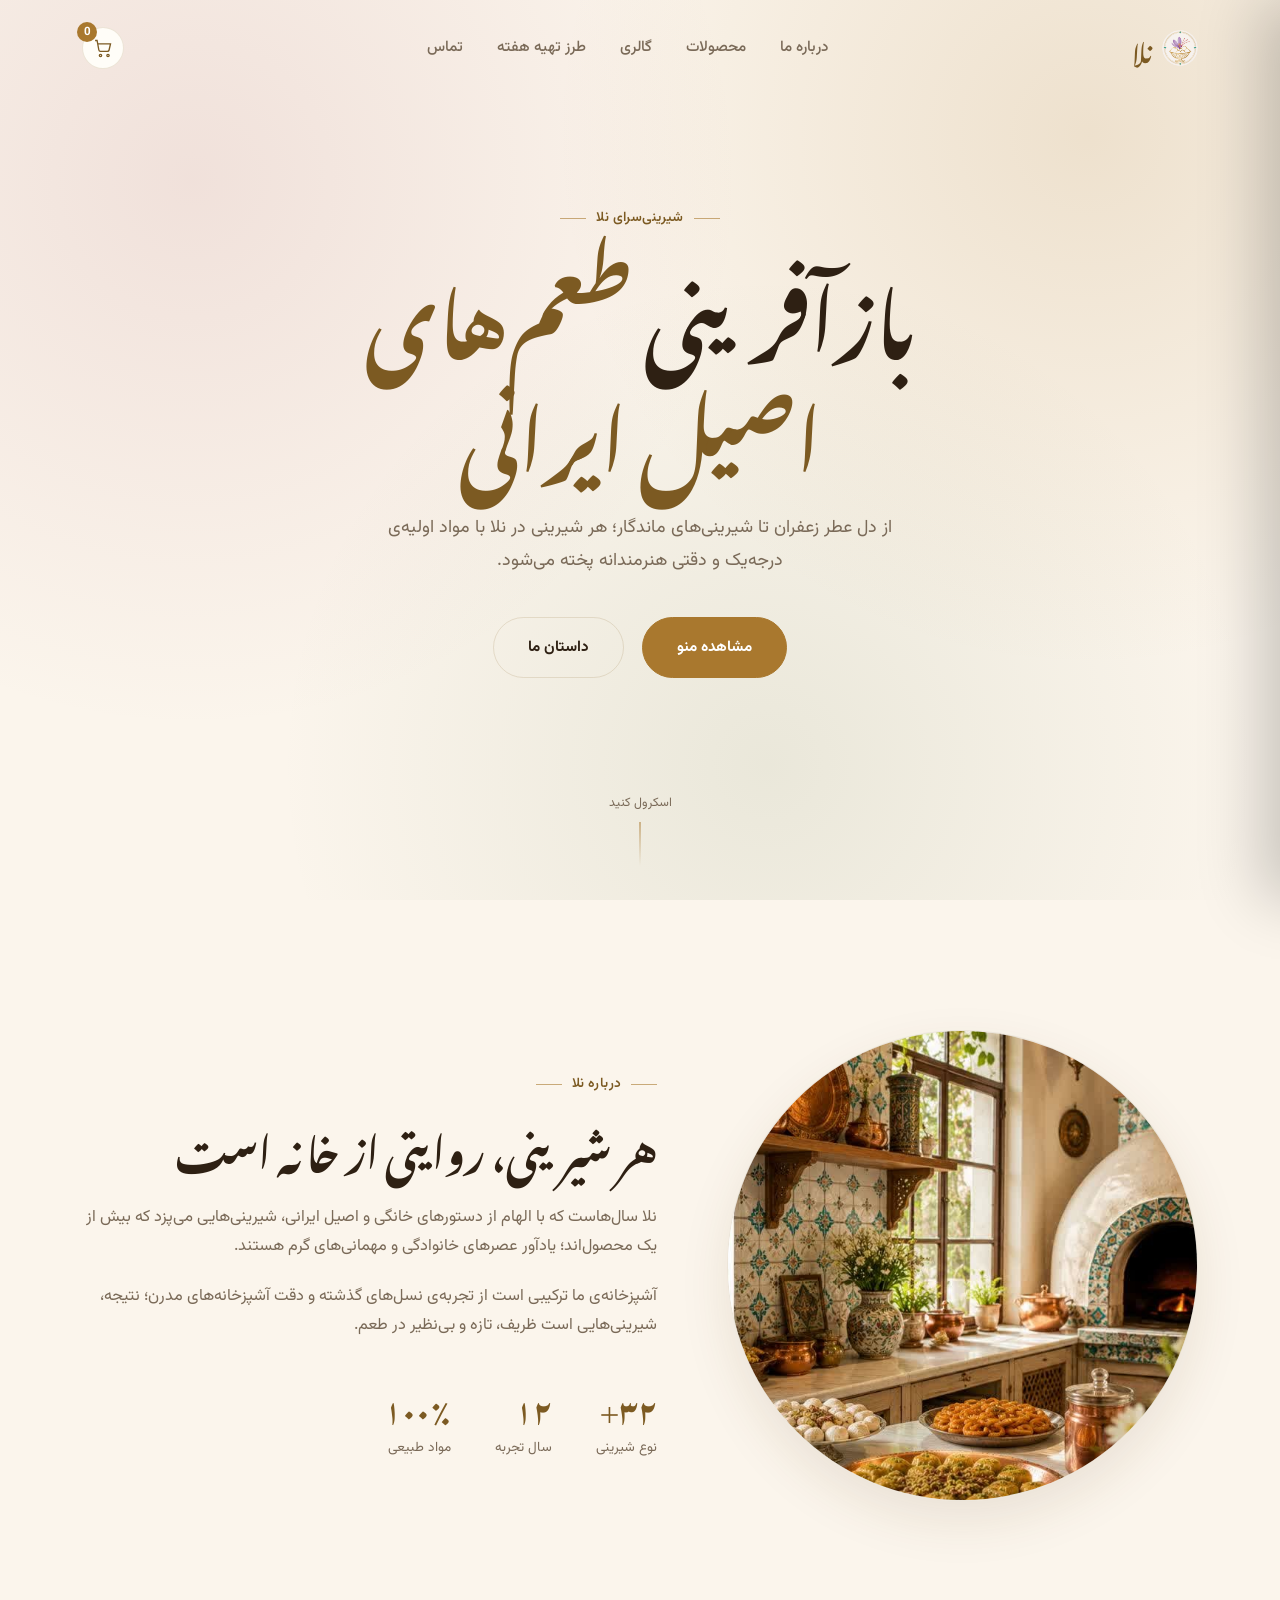
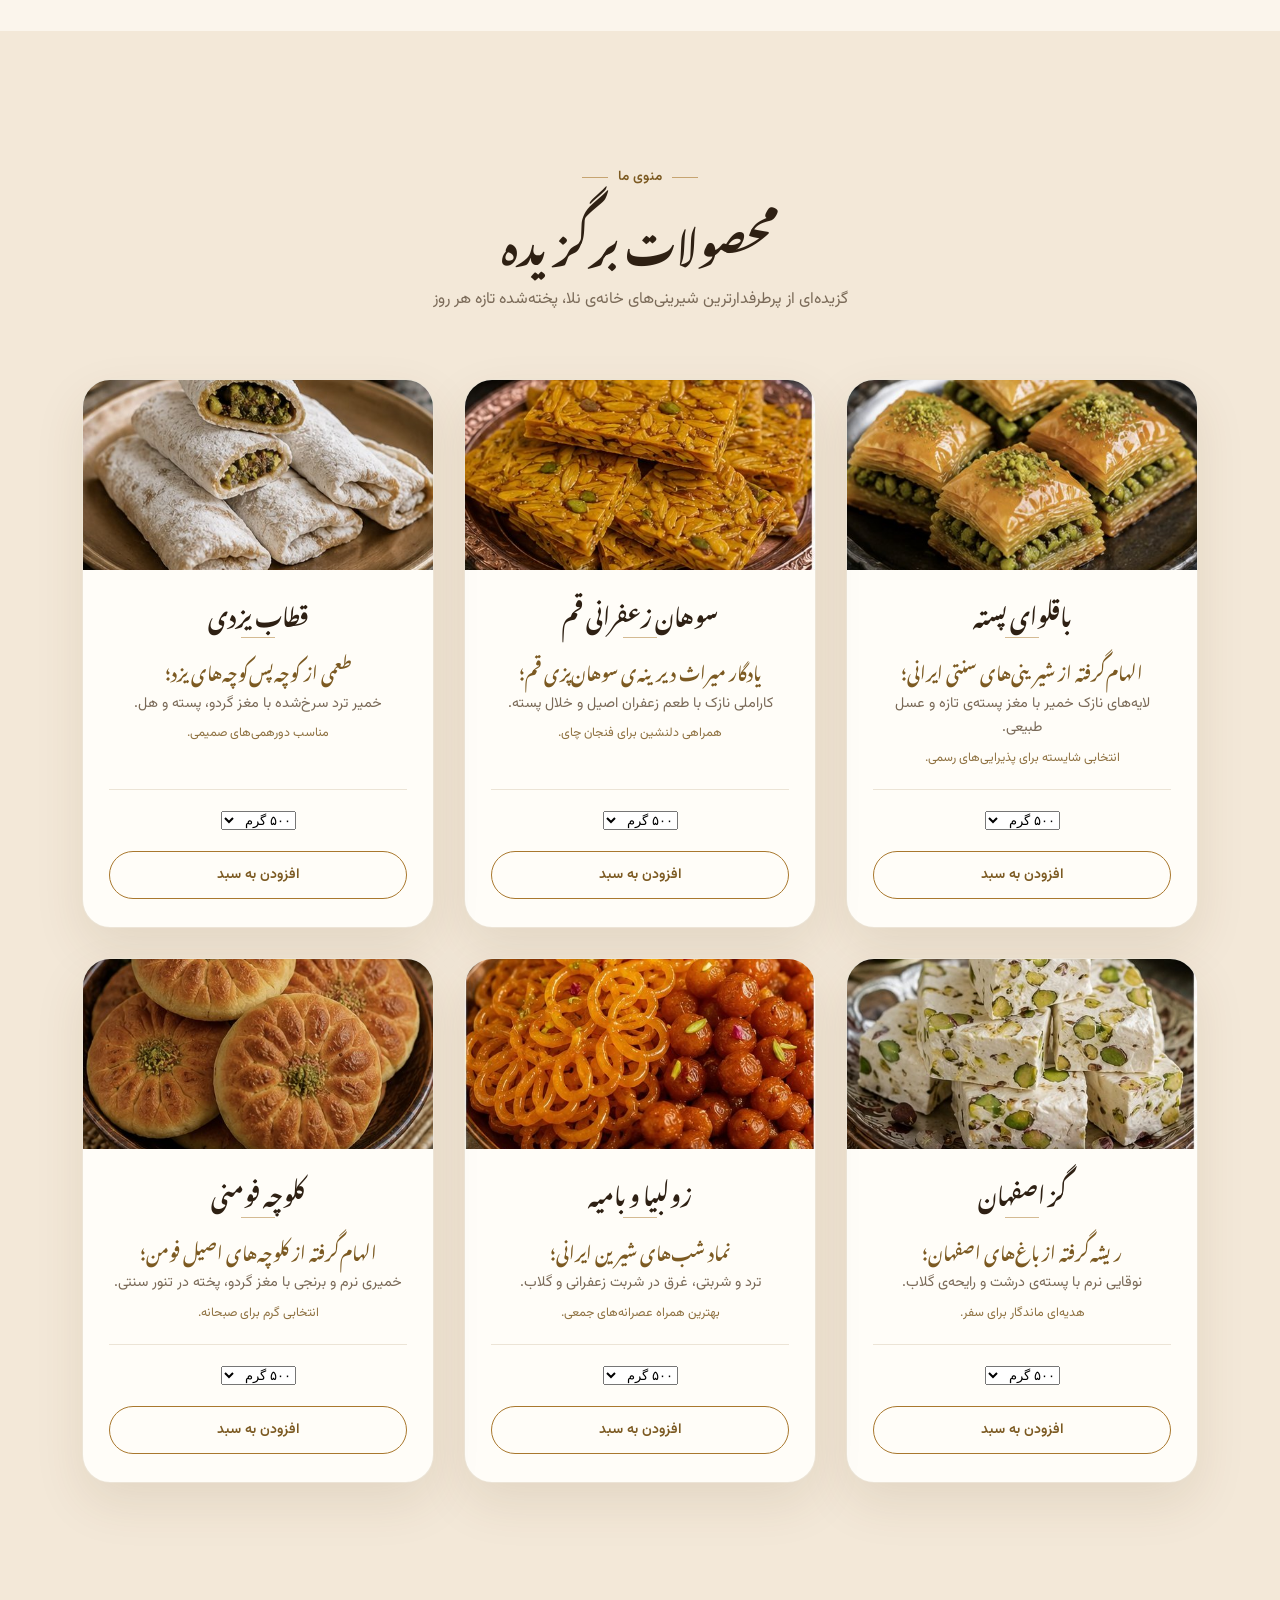
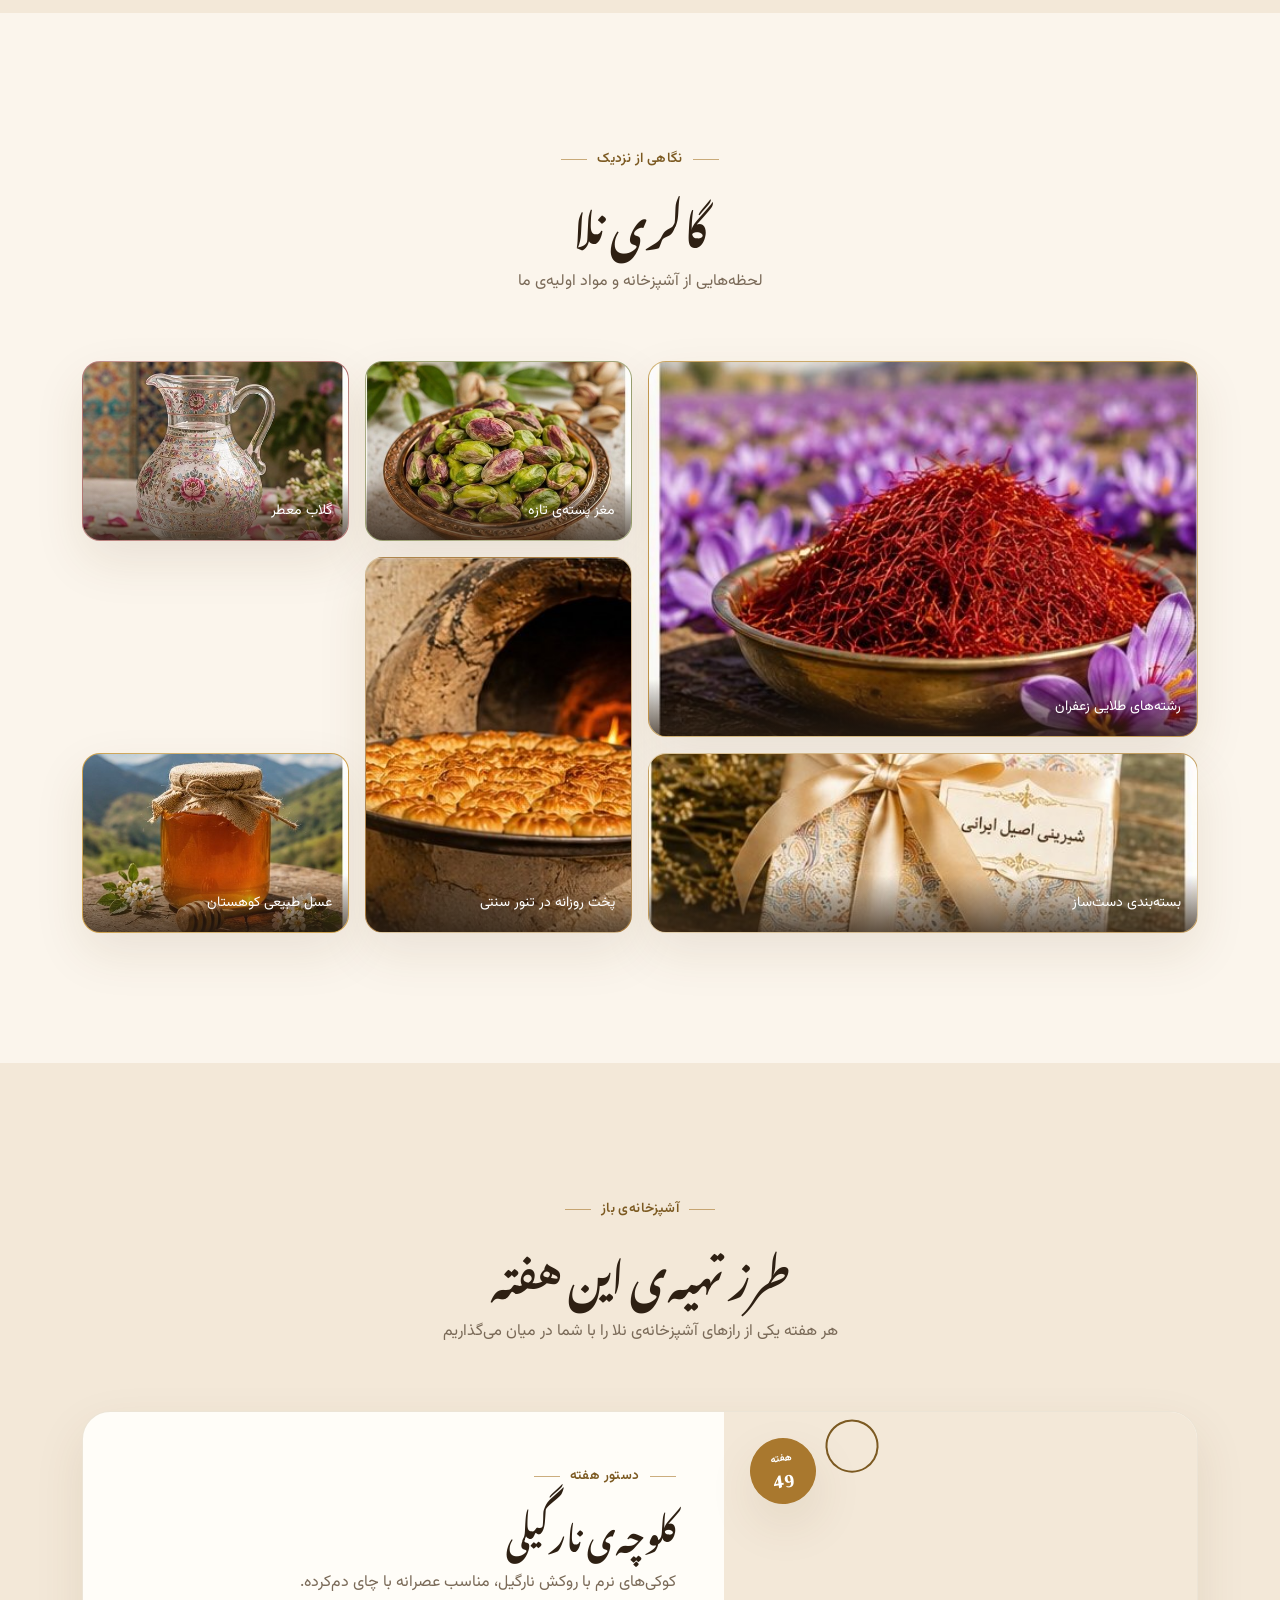
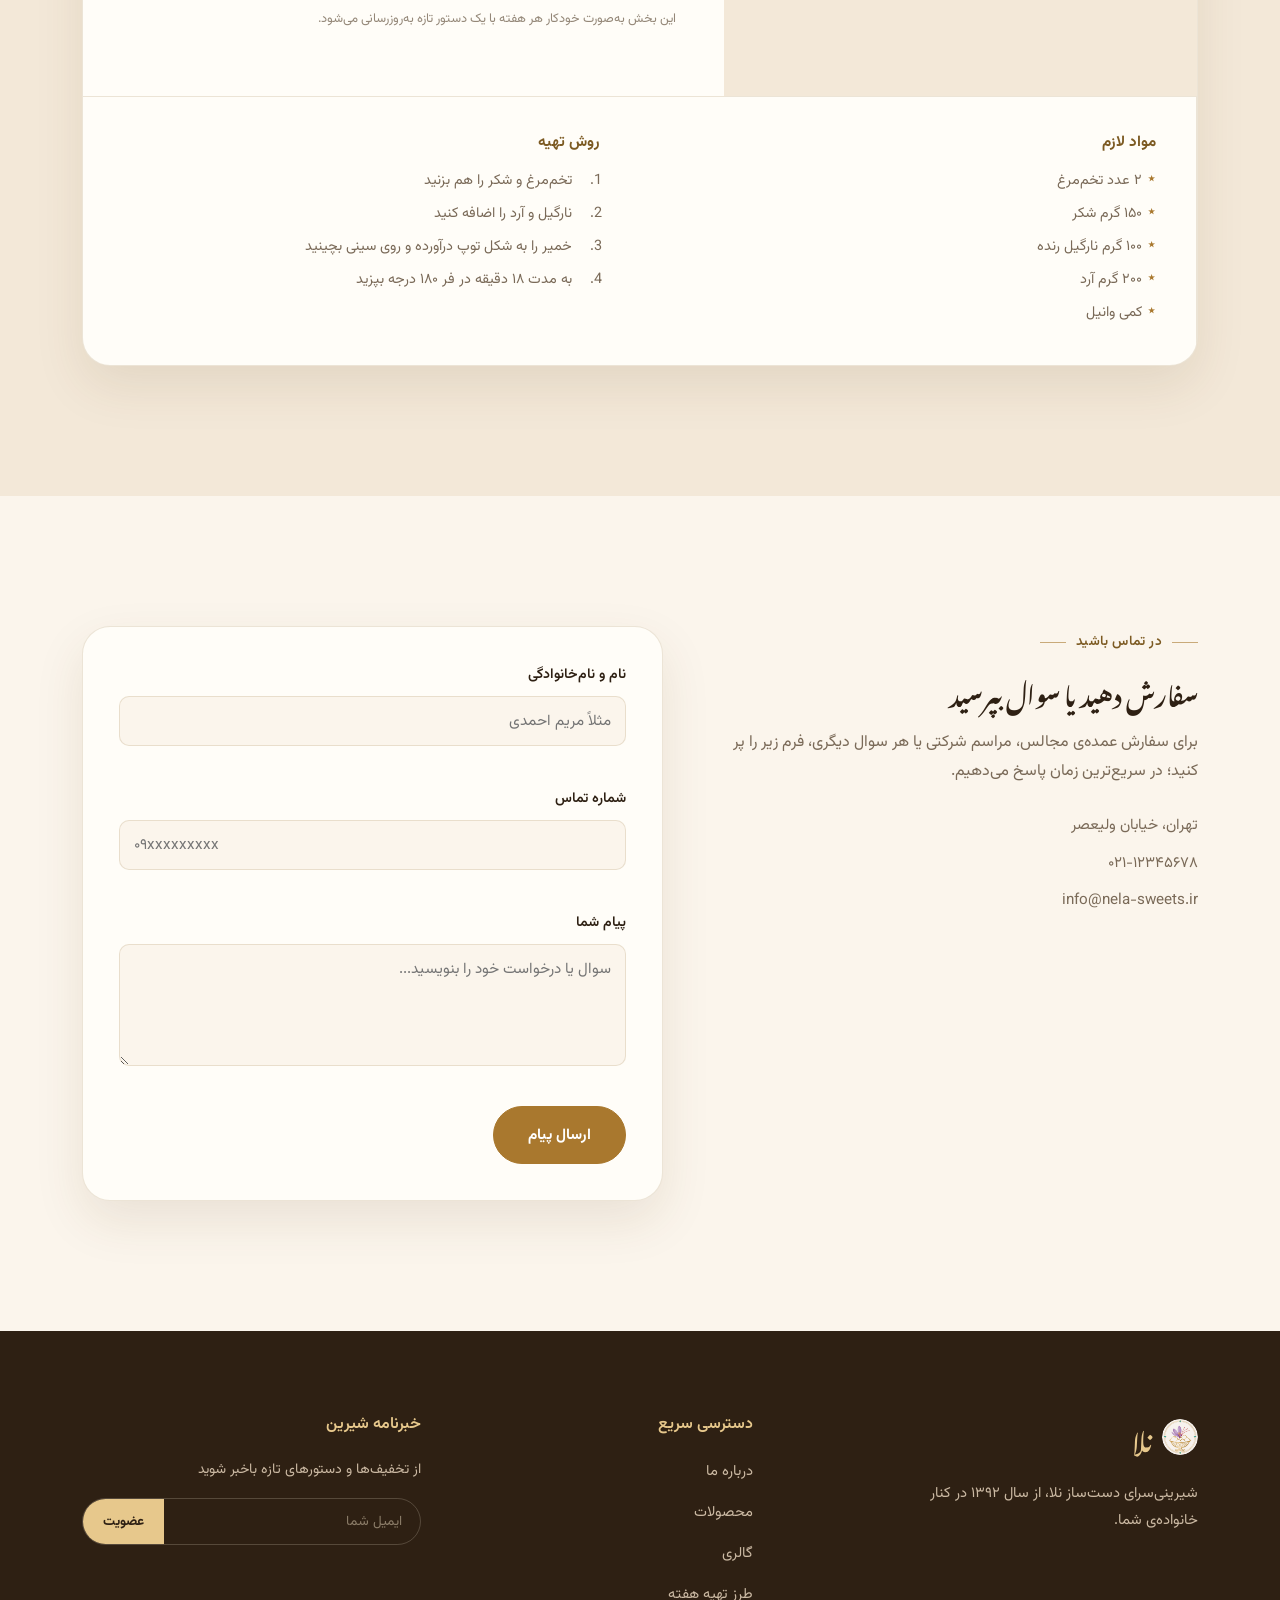
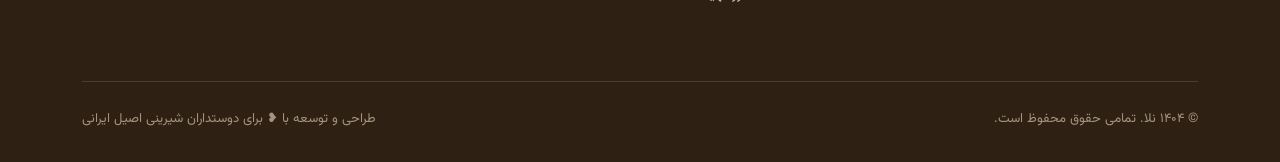
==== commit 6c07a887: "Add files via upload" ====
--- a/index.html
+++ b/index.html
@@ -130,9 +130,15 @@
             <span class="story-occ">انتخابی شایسته برای پذیرایی‌های رسمی.</span>
           </p>
           <div class="product-footer">
-            <span class="price">۱۸۵,۰۰۰ تومان</span>
-            <button type="button" class="btn-add"
-                    data-id="baklava-pesteh" data-name="باقلوای پسته" data-price="185000">
+            <div class="weight-row">
+              <select class="weight-select" aria-label="انتخاب وزن">
+                <option value="250">۲۵۰ گرم</option>
+                <option value="500" selected>۵۰۰ گرم</option>
+                <option value="1000">۱ کیلوگرم</option>
+              </select>
+              <span class="unit-price"></span>
+            </div>
+            <button type="button" class="btn-add" data-id="baklava-pesteh" data-name="باقلوای پسته">
               افزودن به سبد
             </button>
           </div>
@@ -151,9 +157,15 @@
             <span class="story-occ">همراهی دلنشین برای فنجان چای.</span>
           </p>
           <div class="product-footer">
-            <span class="price">۱۴۰,۰۰۰ تومان</span>
-            <button type="button" class="btn-add"
-                    data-id="sohan-ghom" data-name="سوهان زعفرانی قم" data-price="140000">
+            <div class="weight-row">
+              <select class="weight-select" aria-label="انتخاب وزن">
+                <option value="250">۲۵۰ گرم</option>
+                <option value="500" selected>۵۰۰ گرم</option>
+                <option value="1000">۱ کیلوگرم</option>
+              </select>
+              <span class="unit-price"></span>
+            </div>
+            <button type="button" class="btn-add" data-id="sohan-ghom" data-name="سوهان زعفرانی قم">
               افزودن به سبد
             </button>
           </div>
@@ -172,9 +184,15 @@
             <span class="story-occ">مناسب دورهمی‌های صمیمی.</span>
           </p>
           <div class="product-footer">
-            <span class="price">۱۶۰,۰۰۰ تومان</span>
-            <button type="button" class="btn-add"
-                    data-id="ghotab-yazdi" data-name="قطاب یزدی" data-price="160000">
+            <div class="weight-row">
+              <select class="weight-select" aria-label="انتخاب وزن">
+                <option value="250">۲۵۰ گرم</option>
+                <option value="500" selected>۵۰۰ گرم</option>
+                <option value="1000">۱ کیلوگرم</option>
+              </select>
+              <span class="unit-price"></span>
+            </div>
+            <button type="button" class="btn-add" data-id="ghotab-yazdi" data-name="قطاب یزدی">
               افزودن به سبد
             </button>
           </div>
@@ -193,9 +211,15 @@
             <span class="story-occ">هدیه‌ای ماندگار برای سفر.</span>
           </p>
           <div class="product-footer">
-            <span class="price">۱۲۰,۰۰۰ تومان</span>
-            <button type="button" class="btn-add"
-                    data-id="gaz-esfahan" data-name="گز اصفهان" data-price="120000">
+            <div class="weight-row">
+              <select class="weight-select" aria-label="انتخاب وزن">
+                <option value="250">۲۵۰ گرم</option>
+                <option value="500" selected>۵۰۰ گرم</option>
+                <option value="1000">۱ کیلوگرم</option>
+              </select>
+              <span class="unit-price"></span>
+            </div>
+            <button type="button" class="btn-add" data-id="gaz-esfahan" data-name="گز اصفهان">
               افزودن به سبد
             </button>
           </div>
@@ -214,9 +238,15 @@
             <span class="story-occ">بهترین همراه عصرانه‌های جمعی.</span>
           </p>
           <div class="product-footer">
-            <span class="price">۹۵,۰۰۰ تومان</span>
-            <button type="button" class="btn-add"
-                    data-id="zoolbia-bamie" data-name="زولبیا و بامیه" data-price="95000">
+            <div class="weight-row">
+              <select class="weight-select" aria-label="انتخاب وزن">
+                <option value="250">۲۵۰ گرم</option>
+                <option value="500" selected>۵۰۰ گرم</option>
+                <option value="1000">۱ کیلوگرم</option>
+              </select>
+              <span class="unit-price"></span>
+            </div>
+            <button type="button" class="btn-add" data-id="zoolbia-bamie" data-name="زولبیا و بامیه">
               افزودن به سبد
             </button>
           </div>
@@ -235,9 +265,15 @@
             <span class="story-occ">انتخابی گرم برای صبحانه.</span>
           </p>
           <div class="product-footer">
-            <span class="price">۱۱۰,۰۰۰ تومان</span>
-            <button type="button" class="btn-add"
-                    data-id="koloocheh-fouman" data-name="کلوچه فومنی" data-price="110000">
+            <div class="weight-row">
+              <select class="weight-select" aria-label="انتخاب وزن">
+                <option value="250">۲۵۰ گرم</option>
+                <option value="500" selected>۵۰۰ گرم</option>
+                <option value="1000">۱ کیلوگرم</option>
+              </select>
+              <span class="unit-price"></span>
+            </div>
+            <button type="button" class="btn-add" data-id="koloocheh-fouman" data-name="کلوچه فومنی">
               افزودن به سبد
             </button>
           </div>
